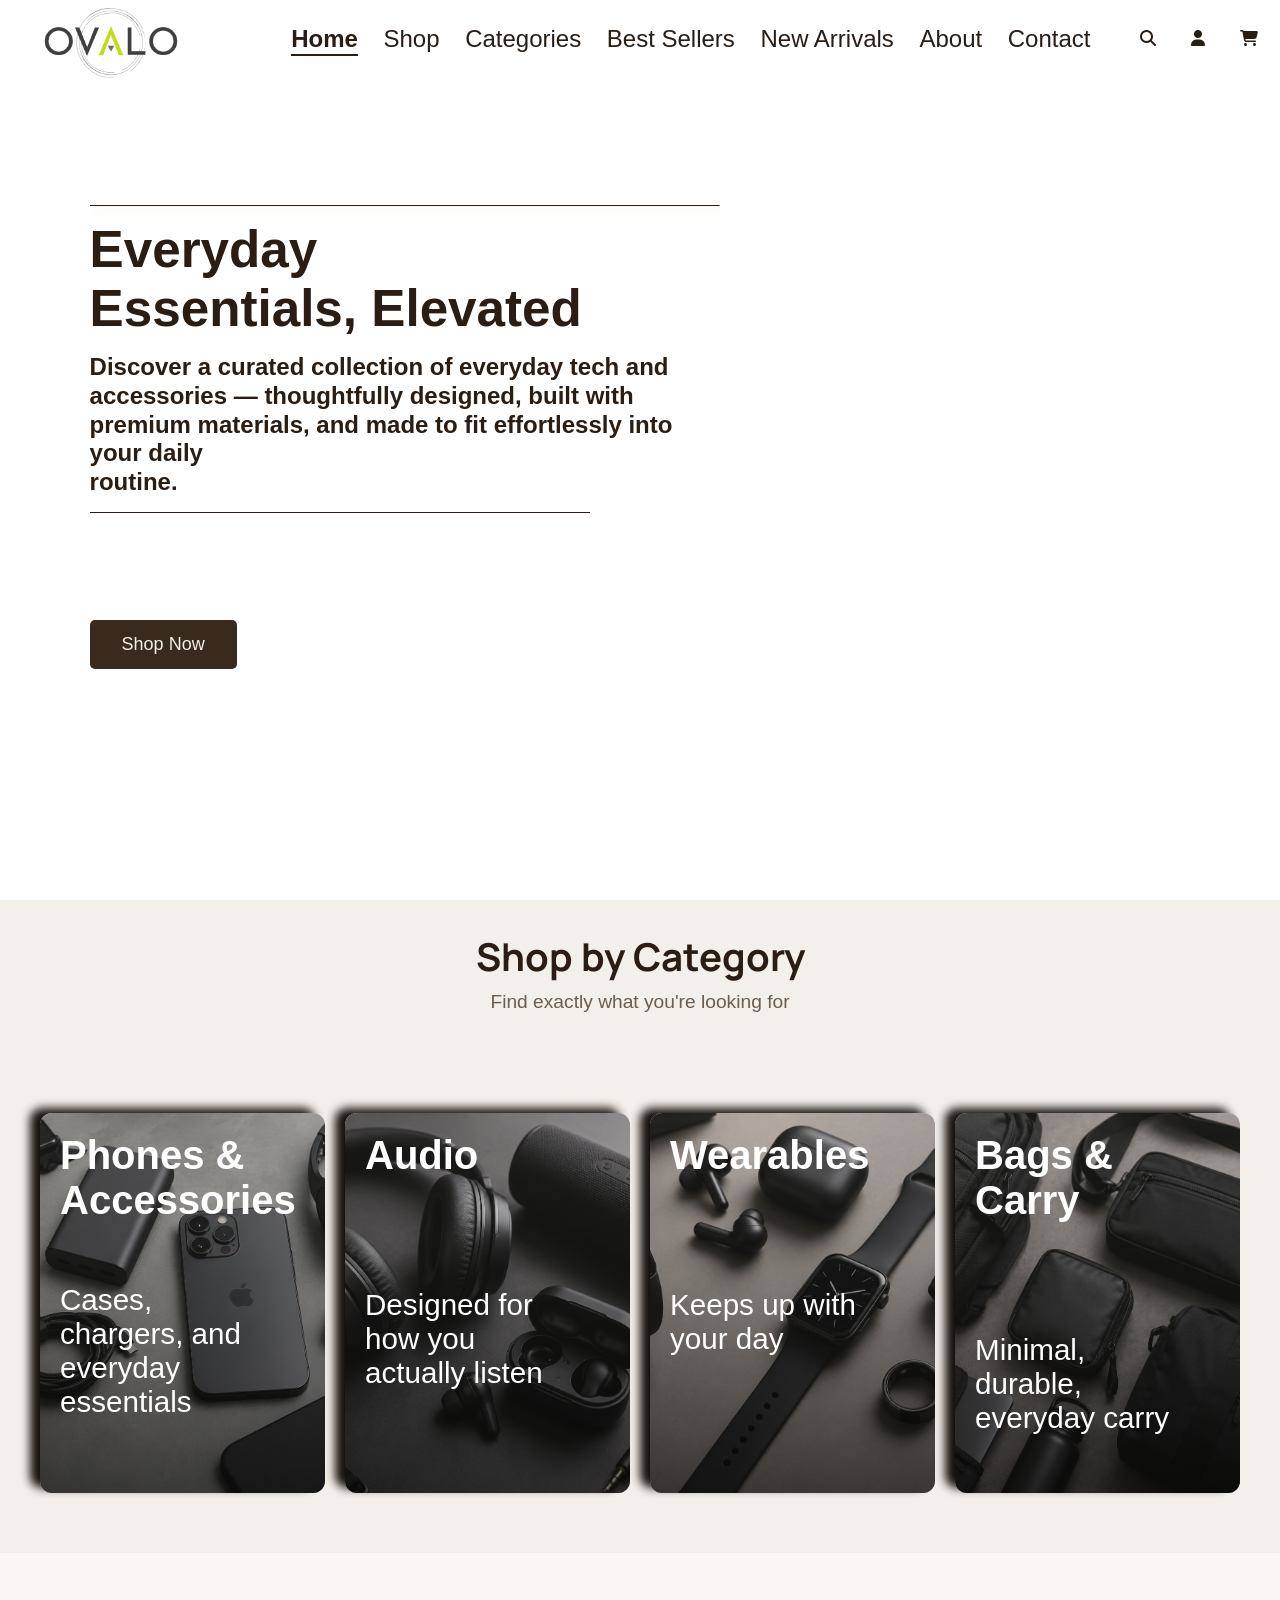
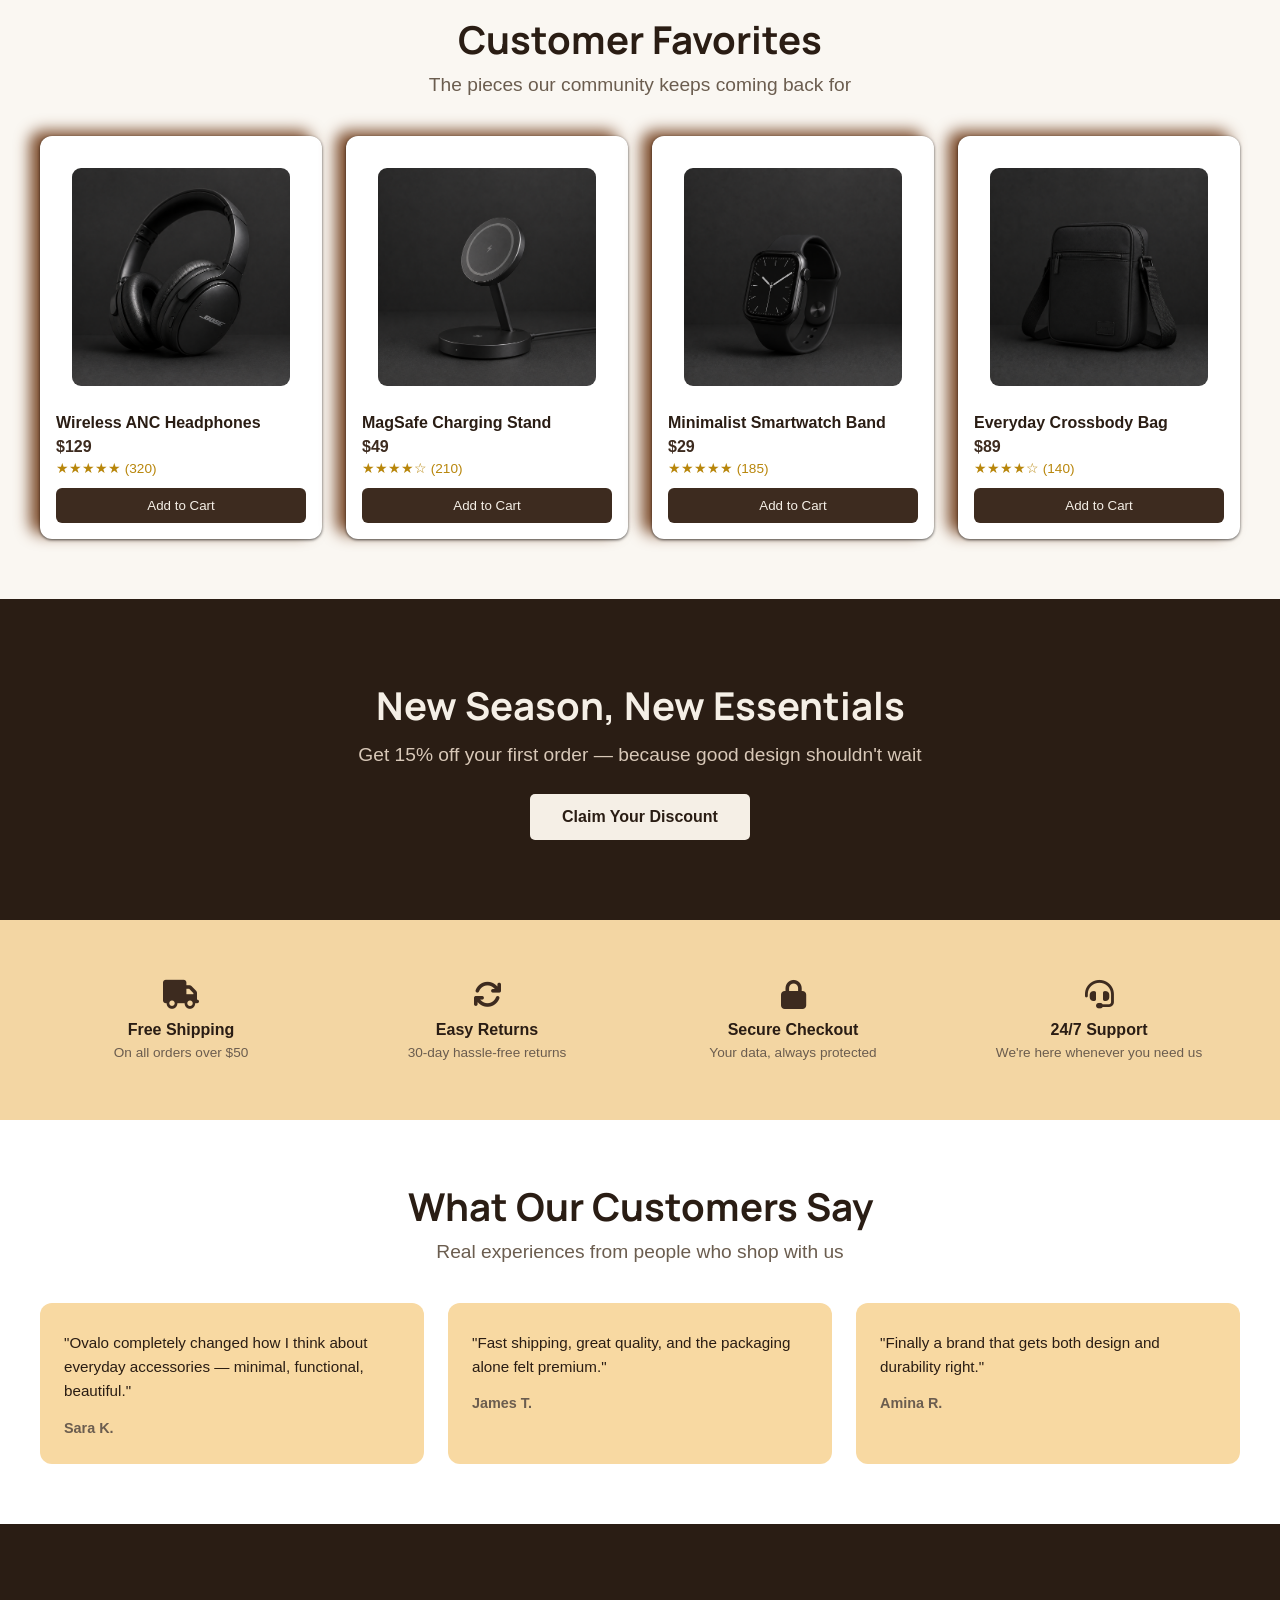
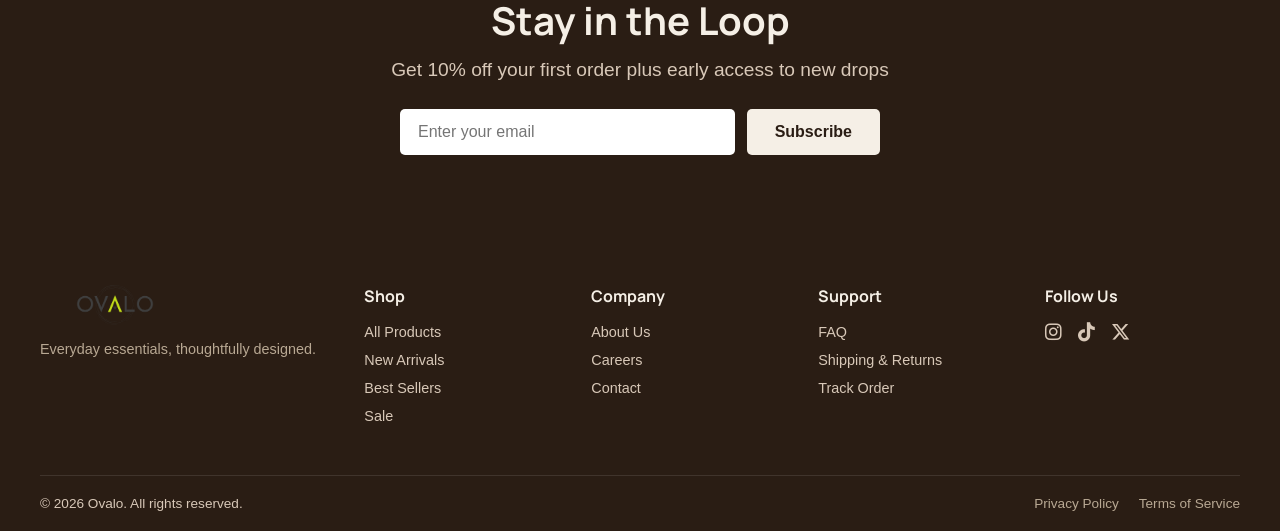
==== index.html @ d593457e "Update Ovalo website home.html -> .\index.html" ====
<!DOCTYPE html>
<html lang="en">
<head>
    <meta charset="UTF-8">
    <meta name="viewport" content="width=device-width, initial-scale=1.0">
    <title>Home</title>
    <link rel="stylesheet" href="style.css">
    <link rel="stylesheet" href="https://cdnjs.cloudflare.com/ajax/libs/font-awesome/6.5.2/css/all.min.css">
    <link rel="preconnect" href="https://fonts.googleapis.com">
    <link rel="preconnect" href="https://fonts.gstatic.com" crossorigin>
    <link href="https://fonts.googleapis.com/css2?family=Allura&family=Bodoni+Moda:ital,opsz,wght@0,6..96,400..900;1,6..96,400..900&family=Caveat:wght@400..700&family=Cinzel+Decorative:wght@400;700;900&family=Cinzel:wght@400..900&family=Cormorant+Garamond:ital,wght@0,300..700;1,300..700&family=Great+Vibes&family=Poppins:ital,wght@0,100;0,200;0,300;0,400;0,500;0,600;0,700;0,800;0,900;1,100;1,200;1,300;1,400;1,500;1,600;1,700;1,800;1,900&family=Satisfy&family=Syne+Mono&display=swap" rel="stylesheet">
    <link rel="preconnect" href="https://fonts.googleapis.com">
    <link rel="preconnect" href="https://fonts.gstatic.com" crossorigin>
    <link href="https://fonts.googleapis.com/css2?family=Allura&family=Bodoni+Moda:ital,opsz,wght@0,6..96,400..900;1,6..96,400..900&family=Caveat:wght@400..700&family=Cinzel+Decorative:wght@400;700;900&family=Cinzel:wght@400..900&family=Cormorant+Garamond:ital,wght@0,300..700;1,300..700&family=Great+Vibes&family=Manrope:wght@200..800&family=Poppins:ital,wght@0,100;0,200;0,300;0,400;0,500;0,600;0,700;0,800;0,900;1,100;1,200;1,300;1,400;1,500;1,600;1,700;1,800;1,900&family=Satisfy&family=Syne+Mono&display=swap" rel="stylesheet">
</head>
<body>
    <section class="hero-section" id="home">
        <nav class="navbar">
            <div class="logo">
                <img src="uploads/logo-v1-no-bg.png" alt="">
            </div>
            <ul class="nav-links" id="navLinks">
                <li><a href="#home" class="nav-link" data-section="home">Home</a></li>
                <li><a href="shop.html" class="nav-link" data-section="shop">Shop</a></li>
                <li><a href="#categories" class="nav-link" data-section="categories">Categories</a></li>
                <li><a href="#best-sellers" class="nav-link" data-section="best-sellers">Best Sellers</a></li>
                <li><a href="shop.html#new-arrivals" class="nav-link" data-section="new-arrivals">New Arrivals</a></li>
                <li><a href="about.html" class="nav-link" data-section="about">About</a></li>
                <li><a href="contact.html" class="nav-link" data-section="contact">Contact</a></li>
                 <li class="mobile-icons">
                    <div class="mobile-search">
                        <a href="#" id="mobileSearchLink"><i class="fa-solid fa-magnifying-glass"></i> Search</a>
                        <div class="mobile-search-box">
                            <input type="text" placeholder="Search products">
                        </div>
                    </div>
        <a href="SignIn.html"><i class="fa-regular fa-user"></i> Account</a>
        <a href="cart.html"><i class="fa-solid fa-cart-shopping"></i> Cart <span id="mobile-cart-count">0</span></a>
                </li>
            </ul>
            <div class="nav-icons">
                <div class="search-container">
                    <a href="#">
                        <i class="fa-solid fa-magnifying-glass search-icon" id="searchIcon"></i>
                    </a>
                    <div class="search-box">
                        <input type="text" id="searchBar" placeholder="Search products">
                    </div>
                </div>
                <a href="SignIn.html" class="account-icon">
                    <i class="fa-solid fa-user"></i>
                </a>
                <a href="cart.html">
                    <i class="fa-solid fa-cart-shopping"></i>
                    <span id="cart-count">0</span>
                </a>
            </div>
            <div class="hamburger" id="hamburger" onclick="toggleMenu()">
        <span></span>
        <span></span>
        <span></span>
           </div>
        </nav>

        <div class="hero-text">
            <h1>Everyday Essentials, Elevated</h1>
            <h2>Discover a curated collection of everyday tech and accessories — thoughtfully designed, built with premium materials, and made to fit effortlessly into your daily <br> routine.</h2>
        </div>
        <a href="shop.html" class="hero-btn">Shop Now</a>

        <!-- ===================== WALK ANIMATION ===================== -->
        <canvas class="walk-canvas" id="walkCanvas"></canvas>
    </section>

    <section class="categories" id="categories">
        <div class="categories-header">
          <h2>Shop by Category</h2>
          <p>Find exactly what you're looking for</p>
        </div>
        <div class="category-grid">
            <a href="shop.html?category=phones" class="category-card">
                <img src="uploads/categories-mobile.png" alt="">
                <div class="category-content">
                    <h3>Phones & Accessories</h3>
                    <p>Cases, chargers, and everyday essentials</p>
                </div>
            </a>
            <a href="shop.html?category=audio" class="category-card"> 
                <img src="uploads/categories-audio.png" alt="">
                <div class="category-content">
                    <h3>Audio</h3>
                    <p>Designed for how you actually listen</p>
                </div>
            </a>
            <a href="shop.html?category=wearables" class="category-card">
                <img src="uploads/categories-watch.png" alt="">
                <div class="category-content">
                    <h3>Wearables</h3>
                    <p>Keeps up with your day</p>
                </div>
            </a>
            <a href="shop.html?category=bags" class="category-card">
                <img src="uploads/categories-bags.png" alt="">
                <div class="category-content">
                    <h3>Bags & Carry</h3>
                    <p>Minimal, durable, everyday carry</p>
                </div>
            </a>
        </div>
    </section>

    <section class="best-sellers" id="best-sellers">
        <div class="section-header">
            <h2>Customer Favorites</h2>
            <p>The pieces our community keeps coming back for</p>
        </div>
        <div class="product-grid">
            <div class="product-card">
               <img src="uploads/favourites-headphones.png" alt="">
                <h3>Wireless ANC Headphones</h3>
                <p class="price">$129</p>
                <p class="rating">★★★★★ (320)</p>
                <button>Add to Cart</button>
            </div>
            <div class="product-card">
              <img src="uploads/favourites-stand.png" alt="">
                <h3>MagSafe Charging Stand</h3>
                <p class="price">$49</p>
                <p class="rating">★★★★☆ (210)</p>
                <button>Add to Cart</button>
            </div>
            <div class="product-card">
               <img src="uploads/favourites-watch.png" alt="">
                <h3>Minimalist Smartwatch Band</h3>
                <p class="price">$29</p>
                <p class="rating">★★★★★ (185)</p>
                <button>Add to Cart</button>
            </div>
            <div class="product-card">
               <img src="uploads/favourites-bag.png" alt="">
                <h3>Everyday Crossbody Bag</h3>
                <p class="price">$89</p>
                <p class="rating">★★★★☆ (140)</p>
                <button>Add to Cart</button>
            </div>
        </div>
    </section>

    <section class="promo-banner">
        <h2>New Season, New Essentials</h2>
        <p>Get 15% off your first order — because good design shouldn't wait</p>
        <button>Claim Your Discount</button>
    </section>

    <section class="value-props">
        <div class="value-item">
            <i class="fa-solid fa-truck"></i>
            <h4>Free Shipping</h4>
            <p>On all orders over $50</p>
        </div>
        <div class="value-item">
            <i class="fa-solid fa-arrows-rotate"></i>
            <h4>Easy Returns</h4>
            <p>30-day hassle-free returns</p>
        </div>
        <div class="value-item">
            <i class="fa-solid fa-lock"></i>
            <h4>Secure Checkout</h4>
            <p>Your data, always protected</p>
        </div>
        <div class="value-item">
            <i class="fa-solid fa-headset"></i>
            <h4>24/7 Support</h4>
            <p>We're here whenever you need us</p>
        </div>
    </section>

    <section class="testimonials">
        <div class="section-header">
            <h2>What Our Customers Say</h2>
            <p>Real experiences from people who shop with us</p>
        </div>
        <div class="testimonial-grid">
            <div class="testimonial-card">
                <p class="quote">"Ovalo completely changed how I think about everyday accessories — minimal, functional, beautiful."</p>
                <p class="author">Sara K.</p>
            </div>
            <div class="testimonial-card">
                <p class="quote">"Fast shipping, great quality, and the packaging alone felt premium."</p>
                <p class="author">James T.</p>
            </div>
            <div class="testimonial-card">
                <p class="quote">"Finally a brand that gets both design and durability right."</p>
                <p class="author">Amina R.</p>
            </div>
        </div>
    </section>

    <section class="newsletter">
        <h2>Stay in the Loop</h2>
        <p>Get 10% off your first order plus early access to new drops</p>
        <form class="newsletter-form">
            <input type="email" placeholder="Enter your email">
            <button type="submit">Subscribe</button>
        </form>
    </section>

    <footer class="site-footer">
        <div class="footer-grid">
            <div class="footer-brand">
                <img src="uploads/logo-v1-no-bg.png" alt="Ovalo">
                <p>Everyday essentials, thoughtfully designed.</p>
            </div>
            <div class="footer-col">
                <h4>Shop</h4>
                <ul>
                    <li><a href="#">All Products</a></li>
                    <li><a href="#">New Arrivals</a></li>
                    <li><a href="#">Best Sellers</a></li>
                    <li><a href="#">Sale</a></li>
                </ul>
            </div>
            <div class="footer-col">
                <h4>Company</h4>
                <ul>
                    <li><a href="#">About Us</a></li>
                    <li><a href="#">Careers</a></li>
                    <li><a href="#">Contact</a></li>
                </ul>
            </div>
            <div class="footer-col">
                <h4>Support</h4>
                <ul>
                    <li><a href="#">FAQ</a></li>
                    <li><a href="#">Shipping & Returns</a></li>
                    <li><a href="#">Track Order</a></li>
                </ul>
            </div>
            <div class="footer-col">
                <h4>Follow Us</h4>
                <div class="footer-socials">
                    <a href="#"><i class="fa-brands fa-instagram"></i></a>
                    <a href="#"><i class="fa-brands fa-tiktok"></i></a>
                    <a href="#"><i class="fa-brands fa-x-twitter"></i></a>
                </div>
            </div>
        </div>
        <div class="footer-bottom">
            <p>&copy; 2026 Ovalo. All rights reserved.</p>
            <div class="footer-legal">
                <a href="#">Privacy Policy</a>
                <a href="#">Terms of Service</a>
            </div>
        </div>
    </footer>

                         <!-- POP-UP -->
<div class="cart-toast" id="cartToast" role="status" aria-live="polite">
    <div class="toast-top">
        <div class="toast-thumb">
            <img id="toastImg" src="" alt="">
            <span class="toast-check">
                <svg viewBox="0 0 24 24"><path d="M5 13l4 4L19 7"/></svg>
            </span>
        </div>
        <div class="toast-info">
            <span class="toast-label" id="toastLabel">Added to cart</span>
            <h4 id="toastName"></h4>
            <span class="toast-price" id="toastPrice"></span>
        </div>
        <button class="toast-close" id="toastClose" aria-label="Close">&times;</button>
    </div>
    <div class="toast-actions">
        <a href="cart.html" class="toast-btn primary">View Cart (<span id="toastCount">0</span>)</a>
        <button class="toast-btn ghost" id="toastContinue">Keep Shopping</button>
    </div>
    <div class="toast-progress"><span id="toastBar"></span></div>
</div>
    <script>
  function toggleMenu() {
    document.getElementById('navLinks').classList.toggle('active');
    document.getElementById('hamburger').classList.toggle('active');
}

// x-x-x
  const sections = document.querySelectorAll('section[id]');
  const navLinks = document.querySelectorAll('.nav-link');

function updateActiveLink() {
    let currentId = '';
    const scrollPos = window.scrollY + 100;
    sections.forEach(section => {
        const sectionTop = section.offsetTop;
        const sectionHeight = section.offsetHeight;
        if (scrollPos >= sectionTop && scrollPos < sectionTop + sectionHeight) {
            currentId = section.getAttribute('id');
        }
    });
    navLinks.forEach(link => {
        link.classList.remove('active');
        if (link.getAttribute('data-section') === currentId) {
            link.classList.add('active');
        }
    });
}

window.addEventListener('scroll', () => {
    updateActiveLink();
    const navbar = document.querySelector('.navbar');
    if (window.scrollY > 50) {
        navbar.classList.add('scrolled');
    } else {
        navbar.classList.remove('scrolled');
    }
});

updateActiveLink();
// x-x-x-x-x

const searchContainer = document.querySelector(".search-container");
const searchBox = document.querySelector(".search-box");
const searchLink = document.getElementById("searchLink");

searchContainer.addEventListener("mouseenter", function() {
    searchBox.classList.add("active");
});

document.addEventListener("click", function(event) {
    if (!searchContainer.contains(event.target)) {
        searchBox.classList.remove("active");
    }
});

const mobileSearchLink = document.getElementById("mobileSearchLink");
const mobileSearchBox = document.querySelector(".mobile-search-box");

mobileSearchLink.addEventListener("click", function(event) {
    event.preventDefault();
    mobileSearchBox.classList.toggle("active");
});

const mobileNavLinks = document.querySelectorAll(".nav-links > li > a");
mobileNavLinks.forEach(link => {
    link.addEventListener("click", function() {
        if (link.id === "mobileSearchLink") {
            return;
        }
        document.getElementById("navLinks").classList.remove("active");
    });
});
//x-x-x-x-x

// cart
let cart = JSON.parse(localStorage.getItem("cart")) || [];

function updateCartCount() {
    const cartCount = document.getElementById("cart-count");
    const mobileCartCount = document.getElementById("mobile-cart-count");
     if (cart.length === 0) {
        cartCount.style.display = "none";
        mobileCartCount.style.display = "none";
    } else {
        cartCount.textContent = cart.length;
        mobileCartCount.textContent = cart.length;
        cartCount.style.display = "flex";
        mobileCartCount.style.display = "flex";
    }
}

updateCartCount();

const toast = document.getElementById("cartToast");
const toastBar = document.getElementById("toastBar");
let toastTimer;

function closeToast() {
    toast.classList.remove("show");
    clearTimeout(toastTimer);
}

function showToast(name, price, image, alreadyInCart) {
    document.getElementById("toastImg").src = image;
    document.getElementById("toastName").textContent = name;
    document.getElementById("toastPrice").textContent = price;
    document.getElementById("toastLabel").textContent = alreadyInCart ? "Already in your cart" : "Added to cart";
    document.getElementById("toastCount").textContent = cart.length;

    // restart the animations
    toast.classList.remove("show");
    toastBar.classList.remove("run");
    void toast.offsetWidth;
    toast.classList.add("show");
    toastBar.classList.add("run");

    clearTimeout(toastTimer);
    toastTimer = setTimeout(closeToast, 4000);
}

document.getElementById("toastClose").addEventListener("click", closeToast);
document.getElementById("toastContinue").addEventListener("click", closeToast);

function bumpBadge() {
    ["cart-count", "mobile-cart-count"].forEach(function(id) {
        const el = document.getElementById(id);
        el.classList.remove("bump");
        void el.offsetWidth;
        el.classList.add("bump");
    });
}

const buttons = document.querySelectorAll(".product-card button");
buttons.forEach(function(button) {
    button.addEventListener("click", function() {
        const card = button.closest(".product-card");
        const productName = card.querySelector("h3").textContent;
        const productPrice = card.querySelector(".price").textContent;
        const productImage = card.querySelector("img").src;

        const alreadyInCart = cart.some(function(product){
            return product.name === productName;
        });
      if(alreadyInCart) {
    showToast(productName, productPrice, productImage, true);
    return;
}

        cart.push({
            name:productName,
            price:productPrice,
            image:productImage
        });

        localStorage.setItem("cart", JSON.stringify(cart));
        updateCartCount();
         showToast(productName, productPrice, productImage, false);
        bumpBadge();
    });
});
// x-x-x-x-x-x

/* ============================================================
   WALK ANIMATION — canvas frame sequencer
   Frames: uploads/walk/frame_000000.webp, frame_000001.webp, …
   Add or remove frames freely — the count is discovered automatically.
   Plays once over 8 seconds, stops on the last frame.
   ============================================================ */
(function () {
  const DURATION_MS = 6000;   // 8 seconds total
  const FOLDER      = 'uploads/walk/';

  function frameSrc(i) {
    return FOLDER + 'frame_' + String(i).padStart(6, '0') + '.webp';
  }

  // Load frames one by one (frame_000000, frame_000001, …) and stop
  // the moment one fails. No hardcoded count needed — just add/remove files.
  function preloadFrames() {
    return new Promise((resolve) => {
      const frames = [];

      function loadNext(i) {
        const img = new Image();
        img.onload = () => {
          frames.push(img);
          loadNext(i + 1);          // try the next one
        };
        img.onerror = () => {
          resolve(frames);          // first missing file → we're done
        };
        img.src = frameSrc(i);
      }

      loadNext(0);
    });
  }

  function drawFrame(img, ctx, w, h) {
    // Scale to fit canvas height, centered horizontally
    const scale = h / img.naturalHeight;
    const dw = img.naturalWidth  * scale;
    const dh = img.naturalHeight * scale;
    const dx = (w - dw) / 2;
    ctx.clearRect(0, 0, w, h);
    ctx.drawImage(img, dx, 0, dw, dh);
  }

  async function startAnimation() {
    const canvas = document.getElementById('walkCanvas');
    if (!canvas) return;

    const ctx = canvas.getContext('2d');

    // Size canvas to its CSS display size at device pixel ratio
    const dpr  = window.devicePixelRatio || 1;
    const rect  = canvas.getBoundingClientRect();
    canvas.width  = rect.width  * dpr;
    canvas.height = rect.height * dpr;
    ctx.scale(dpr, dpr);

    const frames = await preloadFrames();

    if (frames.length === 0) {
      console.warn('[walk animation] No frames found in ' + FOLDER);
      return;
    }

    // Reduced-motion: just show the last frame statically
    if (matchMedia('(prefers-reduced-motion: reduce)').matches) {
      drawFrame(frames[frames.length - 1], ctx, rect.width, rect.height);
      return;
    }

    let startTime    = null;
    let lastDrawnIdx = -1;
    const total      = frames.length;   // auto-detected frame count

    function tick(now) {
      if (startTime === null) startTime = now;
      const progress   = Math.min((now - startTime) / DURATION_MS, 1);
      const frameIndex = Math.min(Math.floor(progress * total), total - 1);

      if (frameIndex !== lastDrawnIdx) {
        const r = canvas.getBoundingClientRect();
        drawFrame(frames[frameIndex], ctx, r.width, r.height);
        lastDrawnIdx = frameIndex;
      }

      if (progress < 1) requestAnimationFrame(tick);
      // Stops naturally — last frame stays visible
    }

    requestAnimationFrame(tick);
  }

  window.addEventListener('load', startAnimation);
})();
</script>
</body>
</html>
---- style.css ----
* {
  margin: 0;
  padding: 0;
  box-sizing: border-box;
}
html {
  scroll-behavior: smooth;
}
body {
  font-family: "Gill Sans", "Gill Sans MT", sans-serif;
}
.hero-section {
  position: relative;
  width: 100%;
  height: 100vh;
  overflow: hidden;
  /* background:
    radial-gradient(circle at 70% 50%, rgba(255,255,255,0.8), transparent 35%),
    linear-gradient(135deg, #F8F6F1, #E8E2D8); */
  /* background-color:  #f5cd9d; */
}
.hero-section::after {
  content: "";
  position: absolute;
  bottom: 0;
  left: 0;
  width: 100%;
  height: 150px;
  /* background: linear-gradient(to bottom, transparent 30%, #fce7c4); */
  z-index: 5;
}

.navbar {
  position: fixed; /* Adding position: absolute; top: 0; left: 0; pulls the navbar out of the document  flow entirely and pins it directly on top of the hero image, instead of stacking below it.*/
  top: 0;
  left: 0;
  display: flex;
  flex-direction: row;
  justify-content: space-between;
  width: 100%;
  z-index: 1000;
}
.navbar.scrolled {
  /* background-color: #2a1d14; solid dark background once scrolled */
  /* background-color: rgba(20, 14, 10, 0.92); /* semi-transparent dark, works over both light and dark sections */
  backdrop-filter: blur(10px);
  background-color: #2a1d14;
  /* background-color: #14100a;
    box-shadow: 0 2px 8px rgba(0,0,0,0.15); */
}
.navbar.scrolled .nav-links li a {
  color: #ffffff;
}
.navbar.scrolled .nav-links li a::after {
  background-color: #ffffff;
}
.navbar.scrolled .nav-links li a.active {
  color: #ffffff;
}
.navbar.scrolled .nav-icons i {
  color: #ffffff;
}

.logo {
  display: flex;
  justify-content: center;
  align-items: center;
  margin-top: 8px;
  margin-left: -20px;
}
.logo img {
  height: clamp(45px, 9vw, 70px);
  width: auto;
  object-fit: contain;
}
.nav-links {
  display: flex;
  justify-content: center;
  align-items: center;
  width: 100%;
  list-style: none;

  gap: clamp(12px, 2vw, 32px);
}
.nav-links li a {
  color: #2a1d14;
  font-size: clamp(1.5rem, 2vw, 1.5rem);
  text-decoration: none;
  position: relative;
}
.nav-links li a::after {
  content: "";
  position: absolute;
  left: 0;
  bottom: -4px;
  width: 0;
  height: 2px;
  background-color: #2a1d14;
  transition: width 0.3s ease;
}

.nav-links li a:hover::after,
.nav-links li a.active::after {
  width: 100%;
}
.nav-links li a.active {
  color: #2a1d14;
  font-weight: 600;
}
.nav-icons {
  display: flex;
  justify-content: center;
  align-items: center;
  gap: clamp(18px, 8vw, 35px);
  margin-right: 22px;
}
.nav-icons i {
  color: #2a1d14;
}
.nav-icons i:hover {
  color: #2a1d14;
}
.search-box {
  display: none;
  position: absolute;
  top: 50px;
  right: 0;
  width: 280px;
  padding: 10px;
  background-color: transparent;
  border: none;
  /* box-shadow: 0 5px 20px rgba(0, 0, 0, 0.15); */
  max-width: calc(100vw - 2rem); /* never overflow the viewport */
}
.search-box.active {
  display: block;
}
#searchBar {
  width: 100%;
  padding: 12px 15px;
  border: 1px solid #3a291d;
  border-radius: 5px;
  background-color: rgb(63, 62, 62);
  color: white;
  font-size: 16px;
  outline: none;
}
#searchBar::placeholder {
  color: white;
}

.hero-text {
  position: absolute;
  color: #2a1d14;
  top: 40%;
  transform: translateY(-50%);
  left: 7%;
  animation: revealHeading 1.5s ease-out forwards;
}
@keyframes revealHeading {
  0% {
    clip-path: inset(0 100% 0 0);
    /* top,right,bottom,left */
  }
  100% {
    clip-path: inset(0 0 0 0);
  }
}
.hero-text::before,
.hero-text::after {
  position: absolute;
  left: 0;
  content: "";
  height: 1px;
  background: #2a1d14;
}
.hero-text::before {
  top: 0;
  width: min(900px, 80vw);
  box-shadow: 0 0 15px 1px rgba(245, 239, 230, 0.9);
}
.hero-text::after {
  top: 99%; /* or bottom: 0, or a fixed px value below the text */
  width: min(500px, 80vw);
}
.hero-text h1 {
  margin-top: 15px;
  max-width: 500px;
  font-size: clamp(1.8rem, 4vw, 3.5rem);
  font-family:;
}
.hero-text h2 {
  padding-top: 15px;
  max-width: 630px;
  line-height: 1.2;
  margin-bottom: 18px;
}
.hero-btn {
  position: absolute;
  top: 60%;
  left: 7%;
  margin-top: 80px;
  background-color: #3a291d; /* deep coffee brown, pulled from your image tones */
  color: #f5efe6; /* soft cream, not pure white */
  padding: 14px 32px;
  border: none;
  border-radius: 5px;
  font-size: 18px;
  cursor: pointer;
  transition: padding 0.2s ease;
  text-decoration: none;
}
.hero-btn:hover {
  padding: 16px 36px;
}
.categories {
  height: auto;
  background-color: #f3efea;
}
.categories-header {
  text-align: center;
  margin-bottom: 40px;
}

.categories-header h2 {
  padding-top: 30px;
  font-size: clamp(1.8rem, 3vw, 2.5rem);
  font-family: "Manrope", sans-serif;
  font-weight: 700;
  color: #2a1d14;
  margin-bottom: 8px;
}

.categories-header p {
  font-size: clamp(1rem, 1.5vw, 1.2rem);
  color: #6b5d4f;
}
.category-grid {
  display: grid;
  grid-template-columns: repeat(4, 1fr);
  padding: 60px 40px;
  gap: 20px;
}
.category-card {
  position: relative;
  overflow: hidden;
  border-radius: 12px;
  aspect-ratio: 3/4;
  box-shadow: -10px -5px 10px #16110d;
  z-index: 1;
  text-decoration: none;
  color: inherit;
  display: block; /* a tags are inline by default, this keeps your existing layout */
}
.category-card img {
  width: 100%;
  height: 100%;
  object-fit: cover;
  opacity: 0.9;
  transition: transform 0.4s ease;
}
.category-card:hover img {
  transform: scale(1.05);
}
.category-content {
  position: absolute;
  top: 0;
  left: 0;
  padding: 20px;
  width: 100%;
  background: linear-gradient(to top, rgba(0, 0, 0, 0.6), transparent);
  color: white;
  aspect-ratio: 3/4;
  z-index: 1;
}

.category-content h3 {
  font-size: clamp(2.5rem, 2vw, 1.4rem); /* scales responsively */
  margin-bottom: 110px;
}
.category-card:nth-child(1) .category-content h3 {
  font-size: clamp(2.5rem, 2vw, 1.4rem); /* scales responsively */
  margin-bottom: 60px;
}
.category-content p {
  font-size: clamp(1.85rem, 1.5vw, 1rem);
  max-width: 200px;
  /* opacity: 0.9; */
}

.best-sellers {
  padding: 60px 40px;
  background-color: #faf7f2;
  text-align: center;
}

.section-header {
  margin-bottom: 40px;
}

.section-header h2 {
  font-size: clamp(1.8rem, 3vw, 2.5rem);
  font-family: "Manrope", sans-serif;
  font-weight: 700;
  color: #2a1d14;
  margin-bottom: 8px;
}

.section-header p {
  font-size: clamp(1rem, 1.5vw, 1.2rem);
  color: #6b5d4f;
}

.product-grid {
  display: grid;
  grid-template-columns: repeat(4, 1fr);
  gap: 24px;
  text-align: left;
}

.product-card {
  background-color: #ffffff;
  border-radius: 12px;
  padding: 16px;
  background-color: #ffffff; /* pure white card, stands out against the cream section */
  box-shadow:
    0 1px 3px rgba(0, 0, 0, 0.644),
    /* 3px 0 5px  #976340 ,                        box-shadow: offset-x offset-y blur-radius(higher the number softer it gets) spread-radius(how much the shadow grows before blurring) color; */ -10px -5px
      15px #7a4928; /*box-shadow: offset-x offset-y blur-radius(higher the number softer it gets) spread-radius(how much the shadow grows before blurring) color; */
  transition: transform 0.3s ease;
  /* remove aspect-ratio and object-fit from here - they belong on the img, not the card div */
}

.product-card img {
  width: 100%;
  aspect-ratio: 1/1;
  object-fit: cover;
  /* background-color: #f0ede6; */
  padding: 16px;
  box-sizing: border-box;
  border-radius: 25px;
  margin-bottom: 8px;
}

.product-card:hover {
  transform: translateY(-15px);
}
.product-card h3 {
  font-size: 1rem;
  margin-bottom: 6px;
  color: #2a1d14;
}

.price {
  font-weight: 600;
  color: #3d2b1f;
  margin-bottom: 4px;
}

.rating {
  font-size: 0.85rem;
  color: #b8860b;
}

.product-card button {
  width: 100%;
  margin-top: 12px;
  padding: 10px;
  background-color: #3d2b1f;
  color: #f5efe6;
  border: none;
  border-radius: 6px;
  cursor: pointer;
}

.cart-toast {
  position: fixed;
  right: 28px;
  bottom: 28px;
  width: 340px;
  background: #f5f2ed;
  border: 1px solid #ddd5c8;
  border-radius: 18px;
  box-shadow:
    0 20px 50px rgba(60, 40, 20, 0.22),
    0 4px 12px rgba(60, 40, 20, 0.08);
  overflow: hidden;
  z-index: 9999;
  opacity: 0;
  transform: translateY(30px) scale(0.96);
  pointer-events: none;
  transition:
    opacity 0.35s ease,
    transform 0.45s cubic-bezier(0.22, 1.2, 0.36, 1);
}

.cart-toast.show {
  opacity: 1;
  transform: translateY(0) scale(1);
  pointer-events: auto;
}

.toast-top {
  display: flex;
  align-items: center;
  gap: 14px;
  padding: 16px 16px 12px;
}

.toast-thumb {
  position: relative;
  flex: 0 0 68px;
  height: 68px;
  background: #e9e5de;
  border-radius: 14px;
}

.toast-thumb img {
  width: 100%;
  height: 100%;
  object-fit: contain;
  border-radius: 14px;
  padding: 6px;
  box-sizing: border-box;
}

.toast-check {
  position: absolute;
  top: -8px;
  left: -8px;
  width: 24px;
  height: 24px;
  background: #8b6f47;
  border: 2px solid #f5f2ed;
  border-radius: 50%;
  display: flex;
  align-items: center;
  justify-content: center;
  transform: scale(0);
}

.toast-check svg {
  width: 12px;
  height: 12px;
  fill: none;
  stroke: #fff;
  stroke-width: 3;
  stroke-linecap: round;
  stroke-linejoin: round;
  stroke-dasharray: 24;
  stroke-dashoffset: 24;
}

.cart-toast.show .toast-check {
  animation: checkPop 0.4s 0.15s cubic-bezier(0.22, 1.6, 0.36, 1) forwards;
}

.cart-toast.show .toast-check svg {
  animation: checkDraw 0.35s 0.45s ease forwards;
}

@keyframes checkPop {
  to {
    transform: scale(1);
  }
}
@keyframes checkDraw {
  to {
    stroke-dashoffset: 0;
  }
}

.toast-info {
  flex: 1;
  min-width: 0;
}

.toast-label {
  display: block;
  font-size: 0.68rem;
  letter-spacing: 0.12em;
  text-transform: uppercase;
  color: #8b6f47;
  font-weight: 600;
  margin-bottom: 3px;
}

.toast-info h4 {
  margin: 0 0 4px;
  font-size: 0.95rem;
  font-weight: 600;
  color: #2a2420;
  white-space: nowrap;
  overflow: hidden;
  text-overflow: ellipsis;
}

.toast-price {
  font-size: 0.85rem;
  color: #6b6258;
}

.toast-close {
  align-self: flex-start;
  background: none;
  border: none;
  font-size: 1.4rem;
  line-height: 1;
  color: #9a9087;
  cursor: pointer;
  padding: 0 2px;
  transition: color 0.2s;
}

.toast-close:hover {
  color: #2a2420;
}

.toast-actions {
  display: flex;
  gap: 10px;
  padding: 0 16px 16px;
}

.toast-btn {
  flex: 1;
  text-align: center;
  padding: 11px 10px;
  border-radius: 10px;
  font-size: 0.85rem;
  font-weight: 600;
  text-decoration: none;
  cursor: pointer;
  transition:
    transform 0.2s,
    background 0.2s;
}

.toast-btn.primary {
  background: #8b6f47;
  color: #fff;
  border: 1px solid #8b6f47;
}

.toast-btn.primary:hover {
  background: #755c3a;
  transform: translateY(-1px);
}

.toast-btn.ghost {
  background: transparent;
  color: #4a4036;
  border: 1px solid #cfc6b8;
}

.toast-btn.ghost:hover {
  background: #ebe5db;
}

.toast-progress {
  height: 3px;
  background: #e4ddd1;
}

.toast-progress span {
  display: block;
  height: 100%;
  width: 100%;
  background: #8b6f47;
  transform-origin: left;
}

.toast-progress span.run {
  animation: toastTimer 4s linear forwards;
}

@keyframes toastTimer {
  to {
    transform: scaleX(0);
  }
}

/* cart badge bump */
#cart-count.bump,
#mobile-cart-count.bump {
  animation: badgeBump 0.45s ease;
}

@keyframes badgeBump {
  0%,
  100% {
    transform: scale(1);
  }
  40% {
    transform: scale(1.5);
  }
}

@media (max-width: 480px) {
  .cart-toast {
    left: 14px;
    right: 14px;
    bottom: 14px;
    width: auto;
  }
}

.hamburger {
  display: none;
  flex-direction: column;
  gap: 5px;
  cursor: pointer;
  z-index: 20;
}

.hamburger span {
  width: 26px;
  height: 2px;
  background: #2a1d14;
  display: block;
}
.navbar.scrolled .hamburger span {
  background: #ffffff;
}
.mobile-icons {
  display: none;
}

.cart-icon {
  position: relative;
  display: inline-block;
}
#cart-count {
  position: absolute;
  top: 17px;
  right: 10px;
  font-size: 12px;
  width: 18px;
  height: 18px;
  border-radius: 50%;
  display: flex;
  align-items: center;
  justify-content: center;
  color: white;
  background-color: red;
}

.promo-banner {
  background-color: #2a1d14;
  color: #f5efe6;
  padding: 80px 40px;
  text-align: center;
}
.promo-banner h2 {
  font-size: clamp(1.8rem, 3vw, 2.5rem);
  font-family: "Manrope", sans-serif;
  font-weight: 700;
  margin-bottom: 12px;
}
.promo-banner p {
  font-size: clamp(1rem, 1.5vw, 1.2rem);
  color: #d8c8b8;
  margin-bottom: 28px;
}
.promo-banner button {
  background-color: #f5efe6;
  color: #2a1d14;
  padding: 14px 32px;
  border: none;
  border-radius: 5px;
  font-size: 1rem;
  font-weight: 600;
  cursor: pointer;
  transition: opacity 0.2s ease;
}
.promo-banner button:hover {
  opacity: 0.85;
}

.value-props {
  display: grid;
  grid-template-columns: repeat(4, minmax(0, 1fr));
  gap: 24px;
  padding: 60px 40px;
  background-color: #f3d6a3;
  text-align: center;
}

.value-item i {
  font-size: 1.8rem;
  color: #3d2b1f;
  margin-bottom: 12px;
}

.value-item h4 {
  font-size: 1rem;
  color: #2a1d14;
  margin-bottom: 6px;
}

.value-item p {
  font-size: 0.85rem;
  color: #6b5d4f;
}

.testimonials {
  padding: 60px 40px;
  background-color: #ffffff;
  text-align: center;
}

.testimonial-grid {
  display: grid;
  grid-template-columns: repeat(3, minmax(0, 1fr));
  gap: 24px;
  margin-top: 40px;
}

.testimonial-card {
  background-color: #f8d9a2;
  border-radius: 12px;
  padding: 28px 24px;
  text-align: left;
}

.testimonial-card .quote {
  font-size: 0.95rem;
  color: #2a1d14;
  line-height: 1.6;
  margin-bottom: 16px;
}

.testimonial-card .author {
  font-size: 0.9rem;
  font-weight: 600;
  color: #6b5d4f;
}

.newsletter {
  background-color: #2a1d14;
  color: #f5efe6;
  padding: 70px 40px;
  text-align: center;
}
.newsletter h2 {
  font-size: clamp(1.8rem, 3vw, 2.5rem);
  font-family: "Manrope", sans-serif;
  font-weight: 700;
  margin-bottom: 12px;
}
.newsletter p {
  font-size: clamp(1rem, 1.5vw, 1.2rem);
  color: #d8c8b8;
  margin-bottom: 28px;
}
.newsletter-form {
  display: flex;
  justify-content: center;
  gap: 12px;
  max-width: 480px;
  margin: 0 auto;
}
.newsletter-form input {
  flex: 1;
  padding: 14px 18px;
  border-radius: 5px;
  border: none;
  font-size: 1rem;
}
.newsletter-form button {
  background-color: #f5efe6;
  color: #2a1d14;
  padding: 14px 28px;
  border: none;
  border-radius: 5px;
  font-size: 1rem;
  font-weight: 600;
  cursor: pointer;
  white-space: nowrap;
  transition: opacity 0.2s ease;
}
.newsletter-form button:hover {
  opacity: 0.85;
}

.site-footer {
  background-color: #2a1d14;
  color: #d8c8b8;
  padding: 60px 40px 20px;
}

.footer-grid {
  display: grid;
  grid-template-columns: 1.5fr repeat(4, minmax(0, 1fr));
  gap: 32px;
  margin-bottom: 40px;
}

.footer-brand img {
  height: 40px;
  margin-bottom: 12px;
}

.footer-brand p {
  font-size: 0.9rem;
  color: #b8a893;
}

.footer-col h4 {
  font-family: "Manrope", sans-serif;
  color: #f5efe6;
  font-size: 1rem;
  margin-bottom: 16px;
}

.footer-col ul {
  list-style: none;
}

.footer-col ul li {
  margin-bottom: 10px;
}

.footer-col a {
  color: #d8c8b8;
  text-decoration: none;
  font-size: 0.9rem;
}

.footer-col a:hover {
  color: #f5efe6;
}

.footer-socials {
  display: flex;
  gap: 16px;
}

.footer-socials i {
  font-size: 1.2rem;
  color: #d8c8b8;
}

.footer-bottom {
  display: flex;
  justify-content: space-between;
  align-items: center;
  border-top: 1px solid rgba(255, 255, 255, 0.1);
  padding-top: 20px;
  font-size: 0.85rem;
}

.footer-legal {
  display: flex;
  gap: 20px;
}

.footer-legal a {
  color: #b8a893;
  text-decoration: none;
}

/* ANIMATION */

/* ===================== WALK ANIMATION CANVAS ===================== */

.walk-canvas {
  position: absolute;
  right: 0;
  top: 50%;
  transform: translateY(-50%);
  width: 50%; /* right half of the hero section */
  height: 85%; /* slightly less than full hero height */
  pointer-events: none;
  z-index: 2;
}

/* Tablet */
@media (max-width: 768px) {
  .hero-section {
    height: 100vh; /* shorter box = less cropping */
    /* background-color:  rgb(75, 53, 25); */
  }
 
  .category-grid {
    grid-template-columns: repeat(2, 1fr);
  }
  .product-grid {
    grid-template-columns: repeat(2, 1fr);
  }
  .nav-links li a {
    font-size: 1rem; /* shrink text so it fits without wrapping */
  }

  .nav-links {
    gap: 14px; /* tighten spacing between links */
  }

  .nav-icons {
    gap: 12px;
    margin-right: 12px;
  }

  .logo img {
    height: 40px; /* slightly smaller logo to free up space */
  }
  .promo-banner {
    padding: 70px 32px;
  }

  .promo-banner h2 {
    font-size: clamp(1.6rem, 4vw, 2.2rem);
  }

  .promo-banner p {
    font-size: clamp(0.95rem, 2vw, 1.1rem);
    max-width: 480px;
    margin-left: auto;
    margin-right: auto;
  }

  .promo-banner button {
    padding: 12px 28px;
    font-size: 0.95rem;
  }
  .value-props {
    grid-template-columns: repeat(2, minmax(0, 1fr));
  }
  .testimonial-grid {
    grid-template-columns: repeat(2, minmax(0, 1fr));
  }
  .newsletter {
    padding: 60px 32px;
  }

  .newsletter-form {
    max-width: 420px;
    gap: 10px;
  }

  .newsletter-form input,
  .newsletter-form button {
    font-size: 0.95rem;
  }

  .footer-grid {
    grid-template-columns: repeat(2, minmax(0, 1fr));
  }
  .search-box {
    width: 240px;
    top: 45px;
  }
  #searchBar {
    padding: 10px 12px;
    font-size: 15px;
  }
}


/* Tablet-only hero text */
@media (min-width: 481px) and (max-width: 768px) {
    .hero-text {
        width: 35%;
        top: 42%;
    }

    .hero-text h1,
    .hero-text h2 {
        max-width: 100%;
        overflow-wrap: break-word;
    }

    .hero-text::before {
        width: 100%;
    }

    .hero-text::after {
        width: 75%;
    }
}

/* Mobile */
@media (max-width: 480px) {
  html,
  body {
    padding: 0;
    margin: 0;
  }
  .walk-canvas {
    display: none;
  }
  .hero-section {
    position: relative;
    height: 100vh;
  }
  .hero-section::after {
    display: none;
  }
  .hero-section img {
    object-fit: cover;
    object-position: 12%;
    width: 100%;
    height: 100%;
  }
  .category-grid {
    grid-template-columns: 1fr;
  }
  .navbar {
    padding: 16px 20px;
    align-items: center;
  }

  .logo img {
    height: 46px;
    margin-right: 15%;
  }

  .nav-icons {
    display: none; /* icons move inside the mobile menu instead */
  }

  .hamburger {
    display: flex; /* show hamburger only on mobile */
    margin-right: 10%;
  }
  .hamburger span {
    background: #2a1d14; /* was white */
  }
  .hamburger.active span {
    background: #ffffff; /* or whatever color you want when menu is open */
  }
  .nav-links {
    position: fixed;
    top: 0;
    right: -100%; /* hidden off-screen by default */
    width: 65%;
    height: 100vh;
    background: #2a1d14; /* dark brown, matches your palette */
    flex-direction: column;
    justify-content: flex-start;
    align-items: flex-start;
    padding: 100px 40px 40px;
    gap: 24px;
    transition: right 0.35s ease;
    z-index: 15;
    overflow-y: auto;
  }
  .nav-links.active {
    right: 0; /*slides in when toggled */
  }
  .nav-links li a {
    font-size: 1.9rem;
    color: white;
  }
  .mobile-icons {
    display: flex;
    flex-direction: column;
    gap: 20px;
    margin-top: 20px;
    padding-top: 24px;
    border-top: 1px solid rgba(255, 255, 255, 0.15);
  }

  .mobile-icons a {
    display: flex;
    align-items: center;
    gap: 10px;
    color: #2a1d14;
    font-size: 1rem;
    text-decoration: none;
  }

  /* cart */
  .mobile-cart-icon {
    position: relative;
    display: inline-flex;
    align-items: center;
    gap: 10px;
  }

  #mobile-cart-count {
    position: absolute;
    top: -10px;
    left: 25px;

    width: 16px;
    height: 16px;
    border-radius: 50%;

    background-color: red;
    color: #2a1d14;
    font-size: 10px;

    display: flex;
    align-items: center;
    justify-content: center;
  }

  .product-grid {
    grid-template-columns: 1fr;
  }
  .promo-banner {
    padding: 60px 24px;
  }
  .value-props {
    grid-template-columns: 1fr;
  }
  .testimonial-grid {
    grid-template-columns: 1fr;
  }
  .newsletter {
    width: 100%;
  }
  .newsletter-form {
    flex-direction: column;
  }

  .newsletter-form button {
    width: 100%;
  }

  .footer-grid {
    grid-template-columns: 1fr;
  }
  .footer-bottom {
    flex-direction: column;
    gap: 12px;
    text-align: center;
  }
  .search-box {
    width: 90vw; /* takes most of the screen width */
    right: 5vw; /* keeps it roughly centered */
    left: 5vw;
    top: 40px;
    padding: 8px;
  }
  #searchBar {
    padding: 10px 12px;
    font-size: 14px; /* avoid mobile Safari auto-zoom (needs 16px+, see note below) */
  }
  .mobile-search-box {
    display: none;
    margin-top: 10px;
    width: 100%;
  }

  .mobile-search-box.active {
    display: block;
  }

  .mobile-search-box input {
    width: 100%;
    padding: 10px 12px;
    border: 1px solid #3a291d;
    border-radius: 5px;
    background-color: rgb(63, 62, 62);
    color: white;
    font-size: 16px;
    outline: none;
  }

  .mobile-search-box input::placeholder {
    color: white;
  }
}
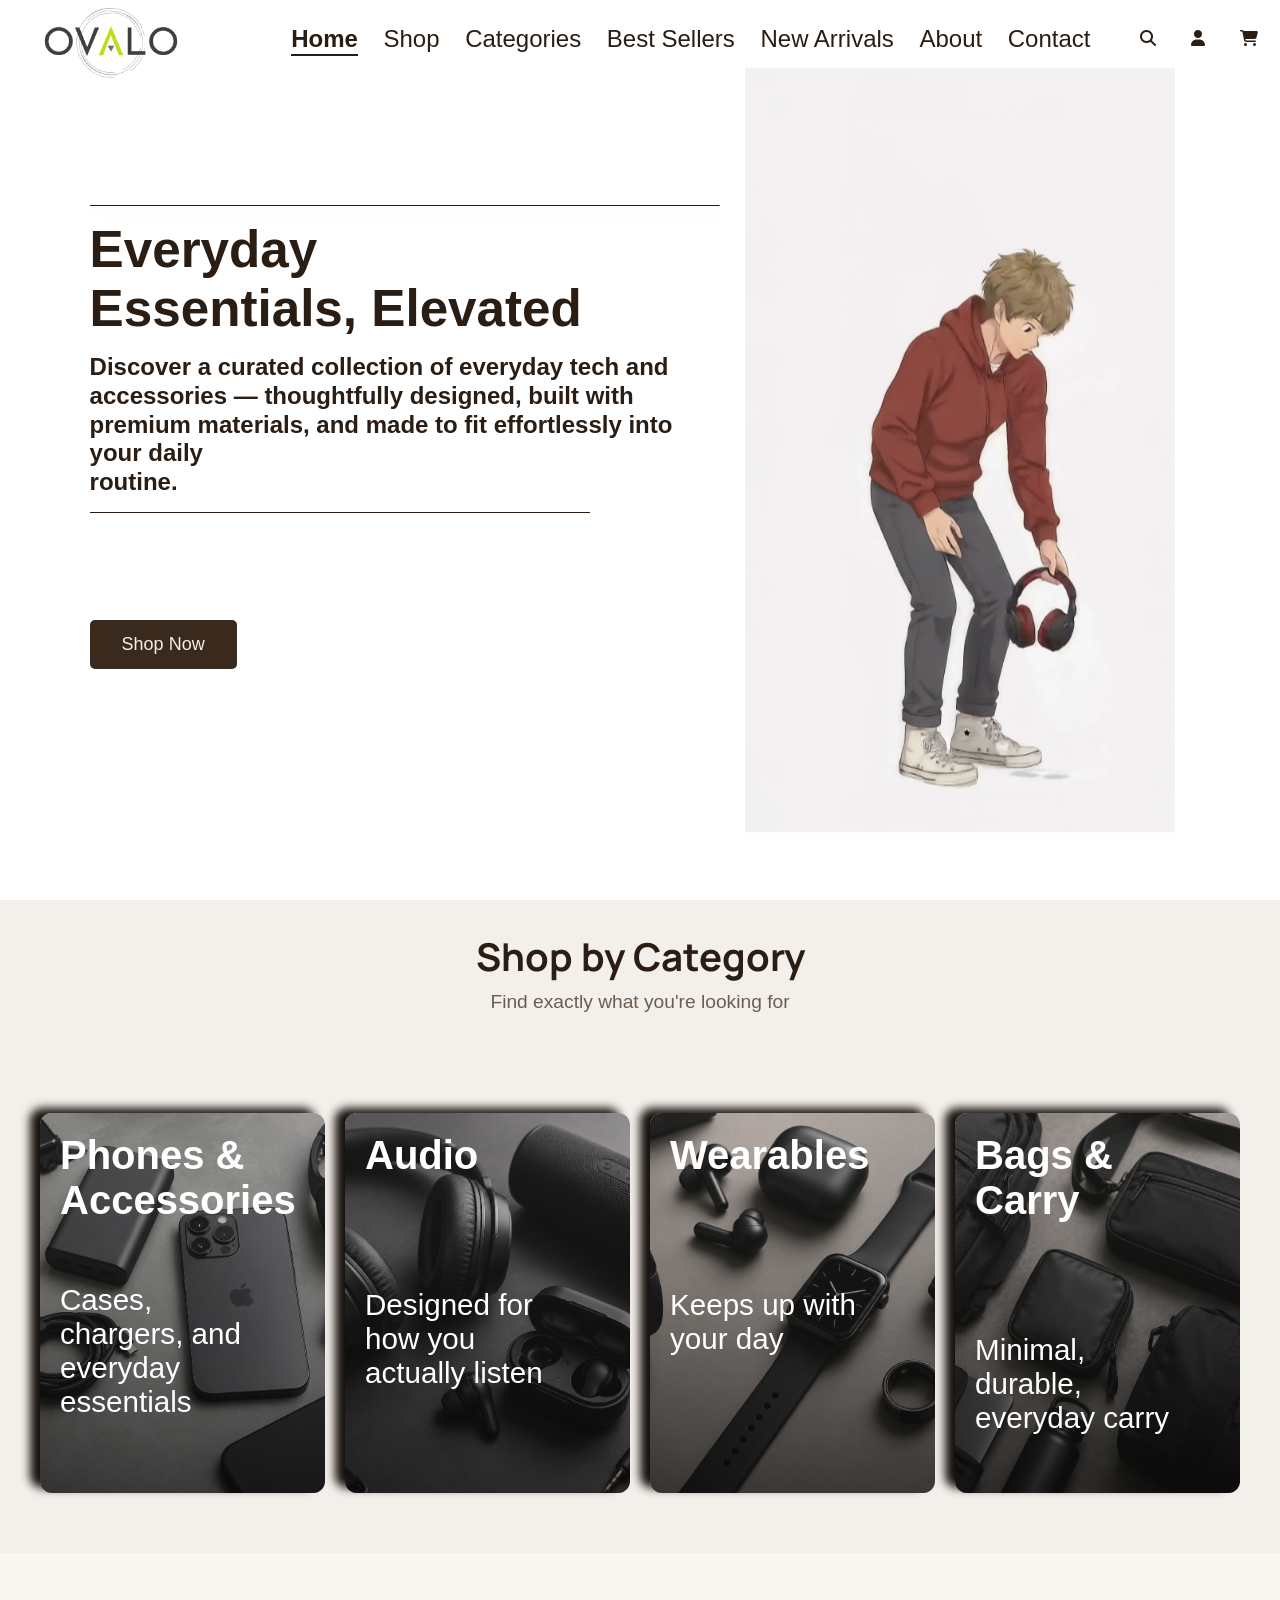
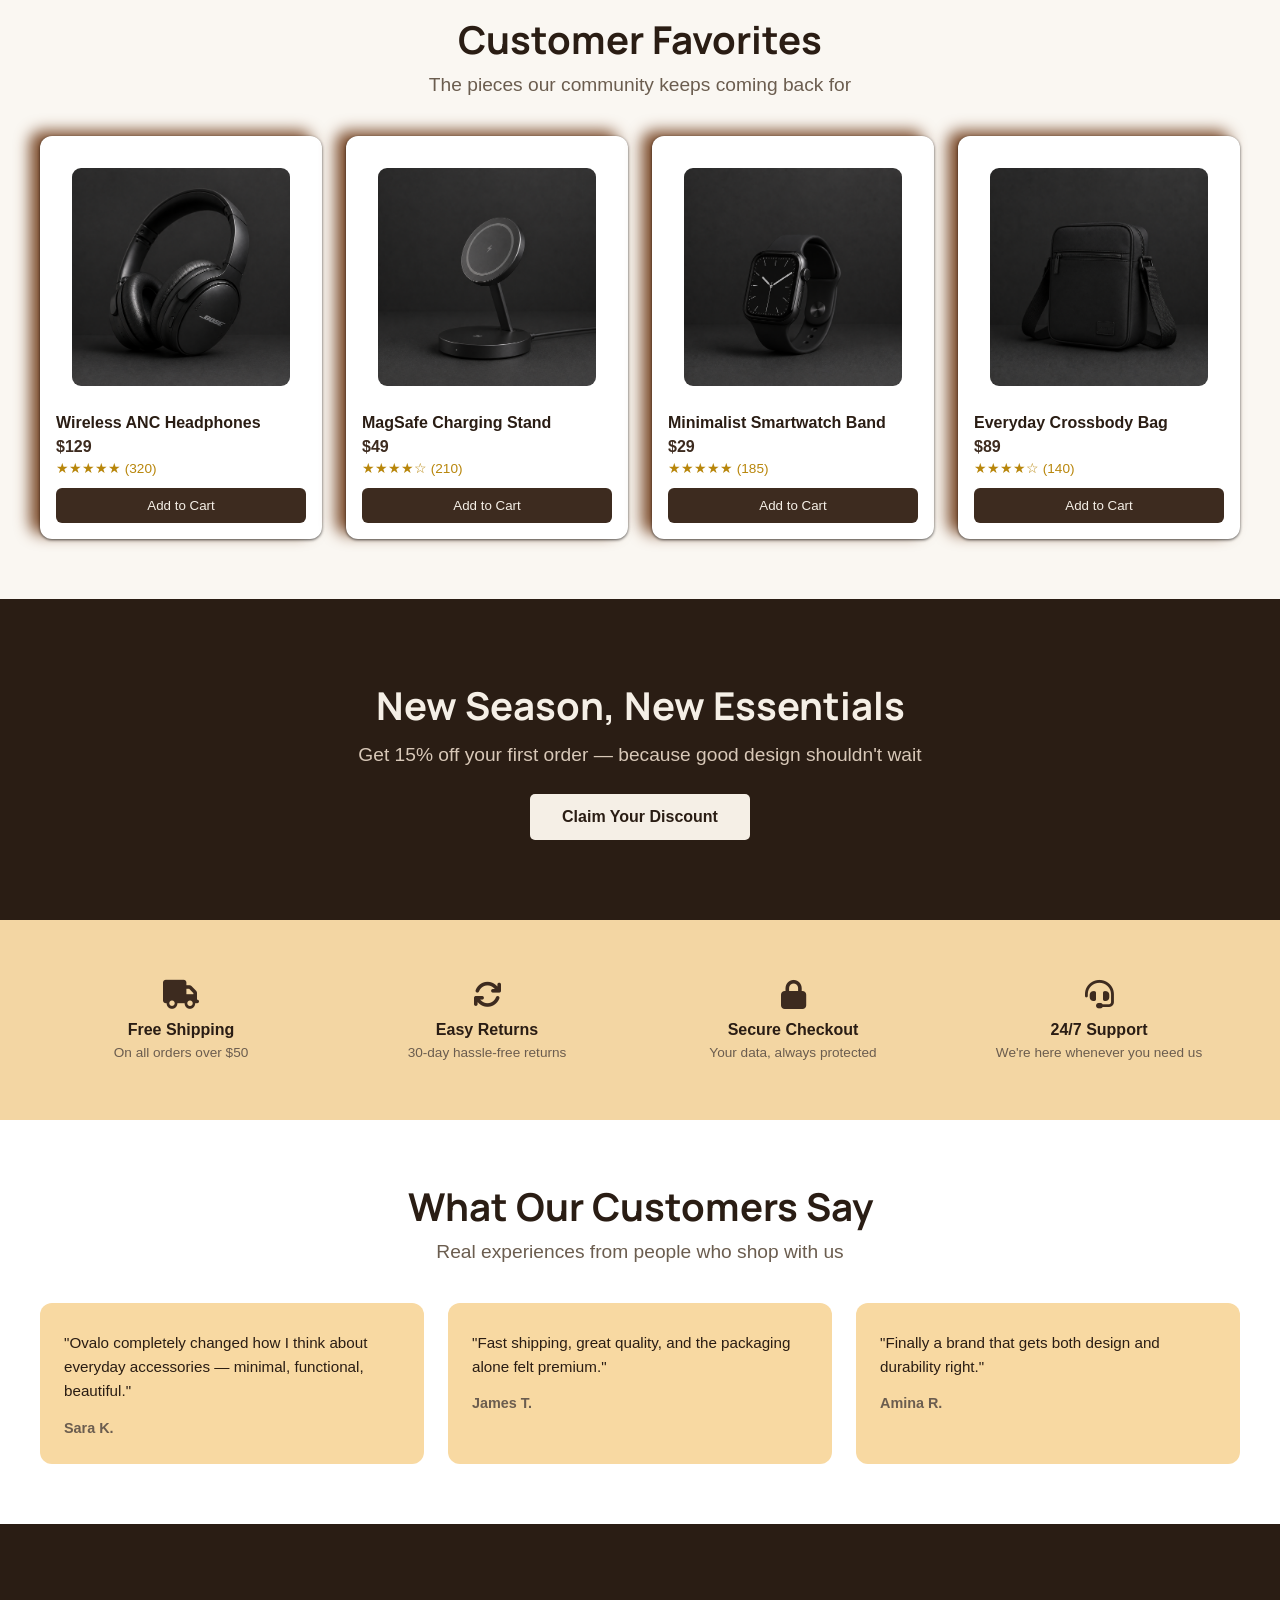
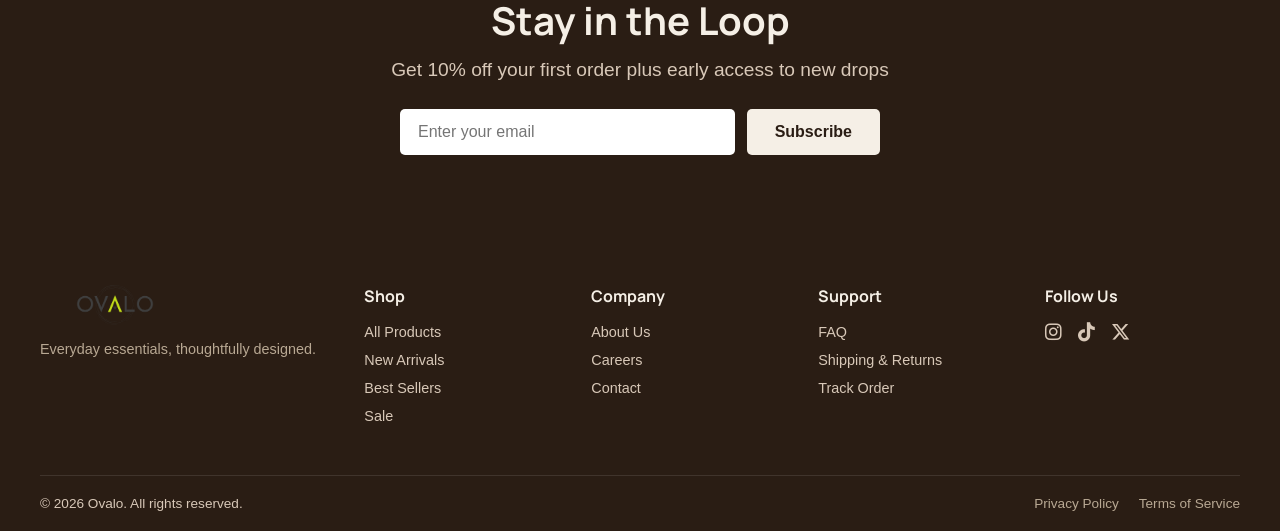
==== commit 74596879: "Fix animation frame loading" ====
--- a/index.html
+++ b/index.html
@@ -454,25 +454,43 @@
 
   // Load frames one by one (frame_000000, frame_000001, …) and stop
   // the moment one fails. No hardcoded count needed — just add/remove files.
-  function preloadFrames() {
-    return new Promise((resolve) => {
-      const frames = [];
-
-      function loadNext(i) {
+//   function preloadFrames() {
+//     return new Promise((resolve) => {
+//       const frames = [];
+
+//       function loadNext(i) {
+//         const img = new Image();
+//         img.onload = () => {
+//           frames.push(img);
+//           loadNext(i + 1);         
+//         };
+//         img.onerror = () => {
+//           resolve(frames);         
+//         };
+//         img.src = frameSrc(i);
+//       }
+
+//       loadNext(0);
+//     });
+//   }
+
+function preloadFrames() {
+  const totalFrames = 104;
+
+  return Promise.all(
+    Array.from({ length: totalFrames }, (_, i) => {
+      return new Promise((resolve) => {
         const img = new Image();
-        img.onload = () => {
-          frames.push(img);
-          loadNext(i + 1);          // try the next one
-        };
-        img.onerror = () => {
-          resolve(frames);          // first missing file → we're done
-        };
+
+        img.onload = () => resolve(img);
+        img.onerror = () => resolve(null);
+
         img.src = frameSrc(i);
-      }
-
-      loadNext(0);
-    });
-  }
+      });
+    })
+  ).then((frames) => frames.filter(Boolean));
+}
+
 
   function drawFrame(img, ctx, w, h) {
     // Scale to fit canvas height, centered horizontally
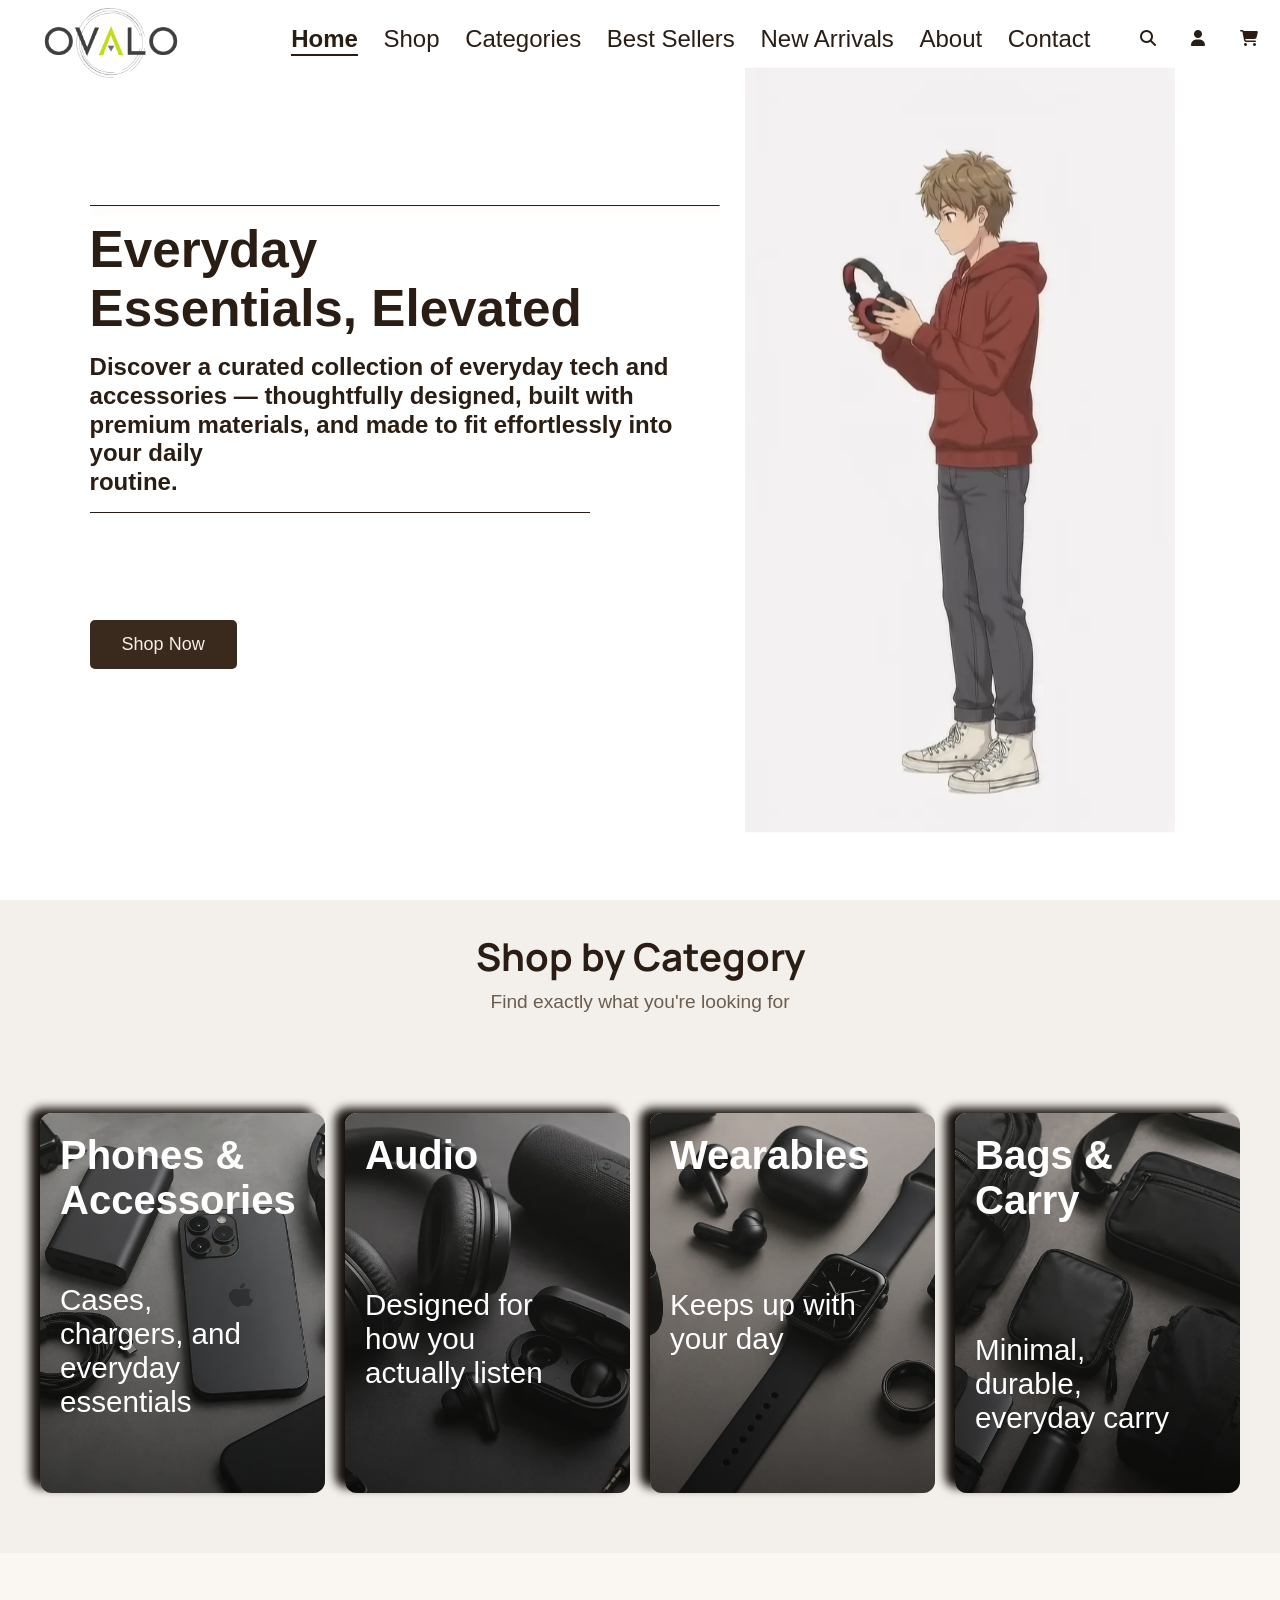
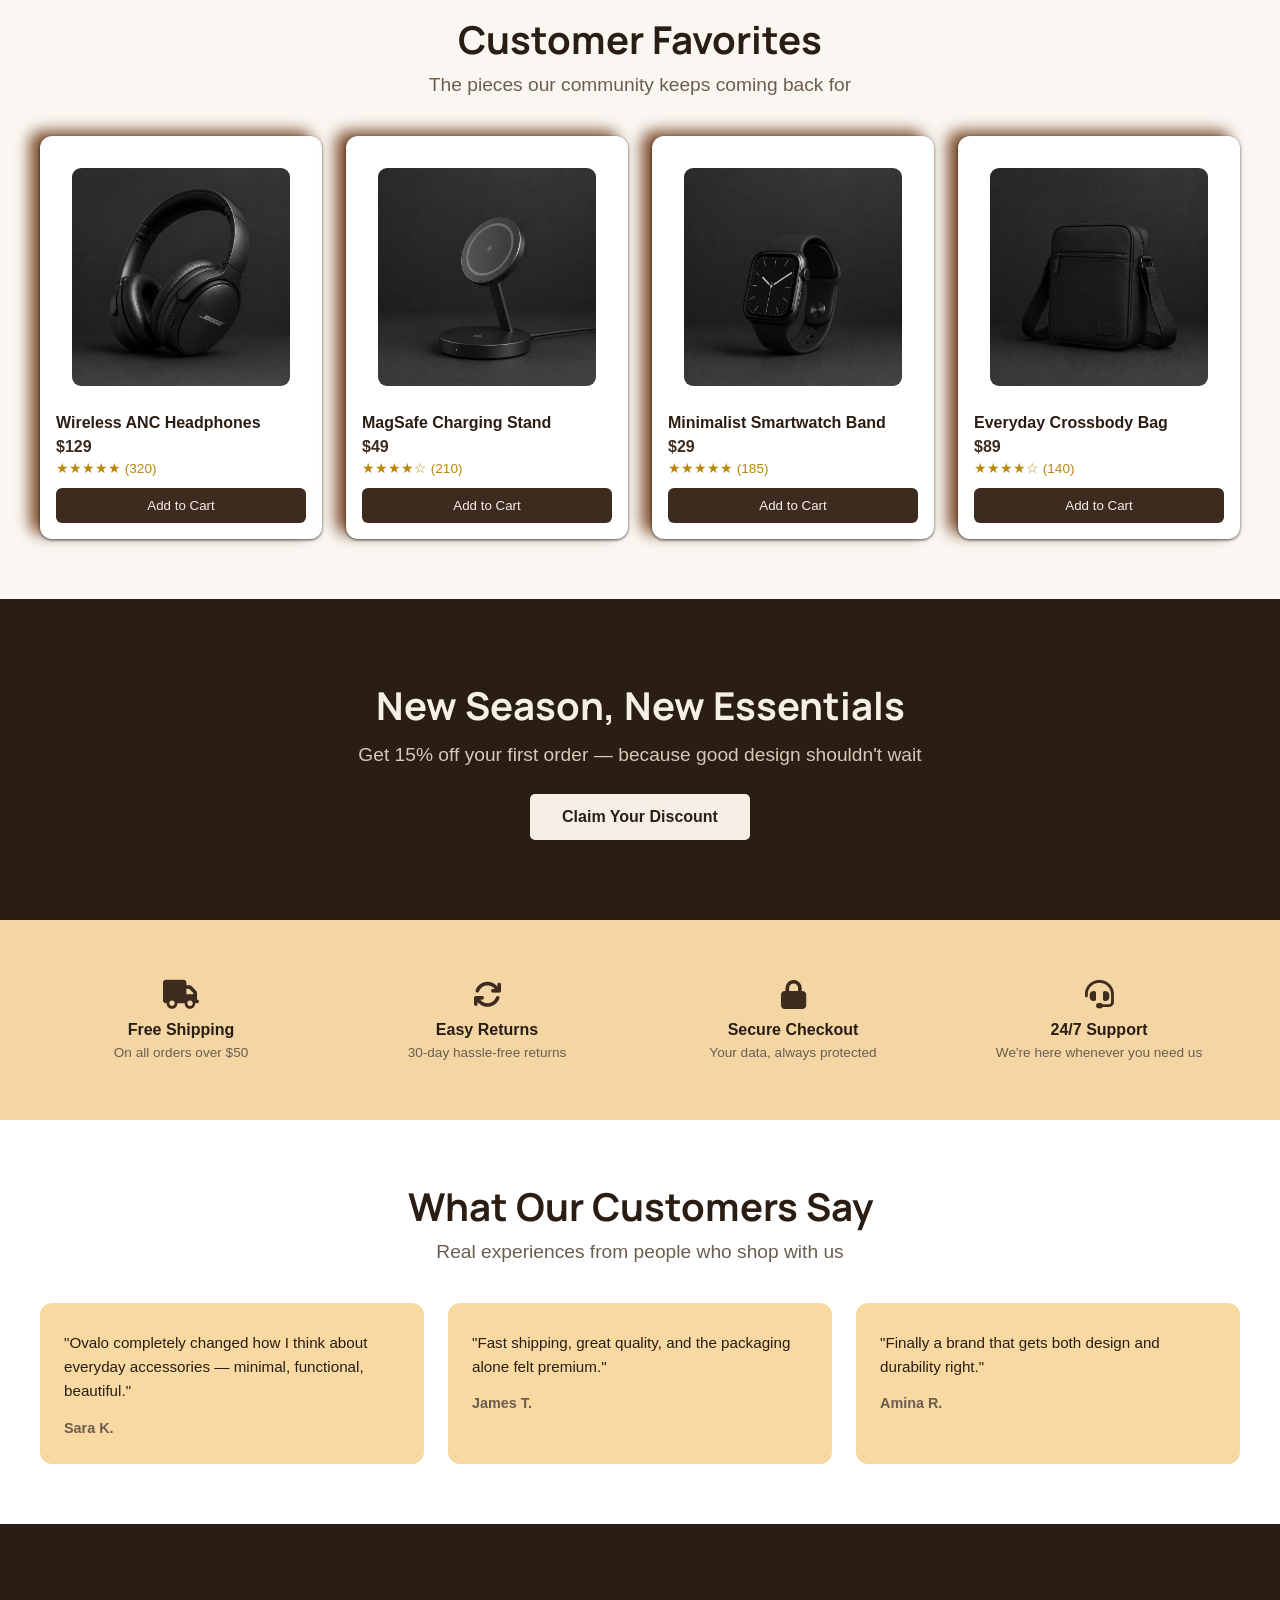
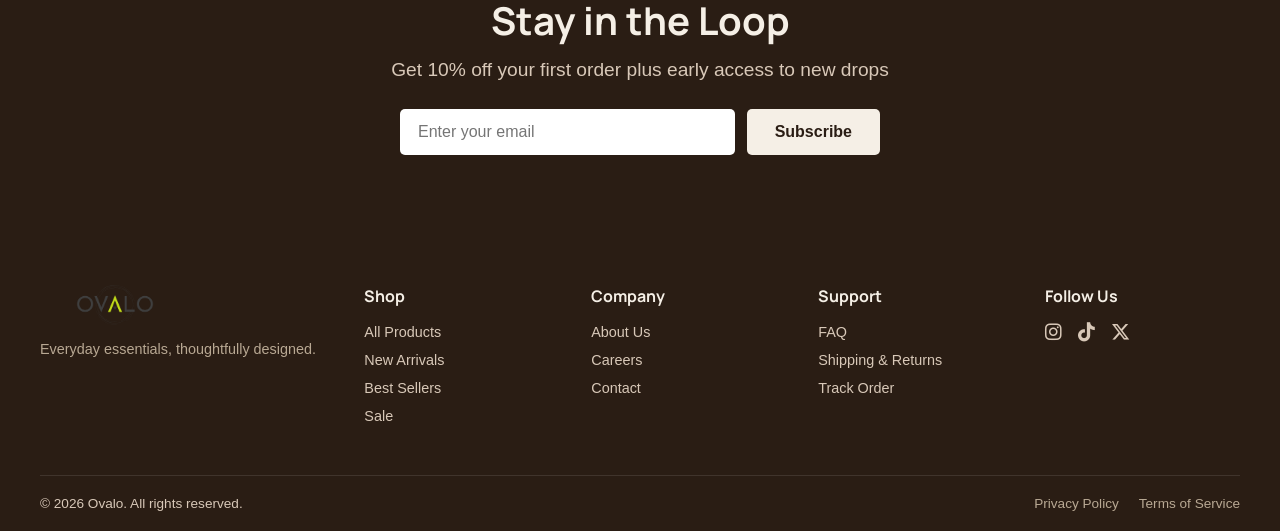
==== commit 50b69731: "Compress images to webp, faster walk animation loading" ====
--- a/index.html
+++ b/index.html
@@ -79,28 +79,28 @@
         </div>
         <div class="category-grid">
             <a href="shop.html?category=phones" class="category-card">
-                <img src="uploads/categories-mobile.png" alt="">
+                <img src="uploads/categories-mobile.webp" alt="">
                 <div class="category-content">
                     <h3>Phones & Accessories</h3>
                     <p>Cases, chargers, and everyday essentials</p>
                 </div>
             </a>
             <a href="shop.html?category=audio" class="category-card"> 
-                <img src="uploads/categories-audio.png" alt="">
+                <img src="uploads/categories-audio.webp" alt="">
                 <div class="category-content">
                     <h3>Audio</h3>
                     <p>Designed for how you actually listen</p>
                 </div>
             </a>
             <a href="shop.html?category=wearables" class="category-card">
-                <img src="uploads/categories-watch.png" alt="">
+                <img src="uploads/categories-watch.webp" alt="">
                 <div class="category-content">
                     <h3>Wearables</h3>
                     <p>Keeps up with your day</p>
                 </div>
             </a>
             <a href="shop.html?category=bags" class="category-card">
-                <img src="uploads/categories-bags.png" alt="">
+                <img src="uploads/categories-bags.webp" alt="">
                 <div class="category-content">
                     <h3>Bags & Carry</h3>
                     <p>Minimal, durable, everyday carry</p>
@@ -116,28 +116,28 @@
         </div>
         <div class="product-grid">
             <div class="product-card">
-               <img src="uploads/favourites-headphones.png" alt="">
+               <img src="uploads/favourites-headphones.webp" alt="">
                 <h3>Wireless ANC Headphones</h3>
                 <p class="price">$129</p>
                 <p class="rating">★★★★★ (320)</p>
                 <button>Add to Cart</button>
             </div>
             <div class="product-card">
-              <img src="uploads/favourites-stand.png" alt="">
+              <img src="uploads/favourites-stand.webp" alt="">
                 <h3>MagSafe Charging Stand</h3>
                 <p class="price">$49</p>
                 <p class="rating">★★★★☆ (210)</p>
                 <button>Add to Cart</button>
             </div>
             <div class="product-card">
-               <img src="uploads/favourites-watch.png" alt="">
+               <img src="uploads/favourites-watch.webp" alt="">
                 <h3>Minimalist Smartwatch Band</h3>
                 <p class="price">$29</p>
                 <p class="rating">★★★★★ (185)</p>
                 <button>Add to Cart</button>
             </div>
             <div class="product-card">
-               <img src="uploads/favourites-bag.png" alt="">
+               <img src="uploads/favourites-bag.webp" alt="">
                 <h3>Everyday Crossbody Bag</h3>
                 <p class="price">$89</p>
                 <p class="rating">★★★★☆ (140)</p>
@@ -440,57 +440,39 @@
 
 /* ============================================================
    WALK ANIMATION — canvas frame sequencer
-   Frames: uploads/walk/frame_000000.webp, frame_000001.webp, …
-   Add or remove frames freely — the count is discovered automatically.
-   Plays once over 8 seconds, stops on the last frame.
+   Frames: uploads/walk/frame_000000.webp … frame_000103.webp
+   Starts playing after the first few frames load; the rest
+   keep loading in the background.
    ============================================================ */
 (function () {
-  const DURATION_MS = 6000;   // 8 seconds total
+  const DURATION_MS = 6000;    // total play time
   const FOLDER      = 'uploads/walk/';
+  const TOTAL       = 104;     // number of frames
+  const START_AFTER = 12;      // start once this many frames are ready
 
   function frameSrc(i) {
     return FOLDER + 'frame_' + String(i).padStart(6, '0') + '.webp';
   }
 
-  // Load frames one by one (frame_000000, frame_000001, …) and stop
-  // the moment one fails. No hardcoded count needed — just add/remove files.
-//   function preloadFrames() {
-//     return new Promise((resolve) => {
-//       const frames = [];
-
-//       function loadNext(i) {
-//         const img = new Image();
-//         img.onload = () => {
-//           frames.push(img);
-//           loadNext(i + 1);         
-//         };
-//         img.onerror = () => {
-//           resolve(frames);         
-//         };
-//         img.src = frameSrc(i);
-//       }
-
-//       loadNext(0);
-//     });
-//   }
-
-function preloadFrames() {
-  const totalFrames = 104;
-
-  return Promise.all(
-    Array.from({ length: totalFrames }, (_, i) => {
-      return new Promise((resolve) => {
-        const img = new Image();
-
-        img.onload = () => resolve(img);
-        img.onerror = () => resolve(null);
-
-        img.src = frameSrc(i);
-      });
-    })
-  ).then((frames) => frames.filter(Boolean));
-}
-
+  function loadFrames(onFirstBatch) {
+    const frames = new Array(TOTAL).fill(null);
+    let loadedCount = 0;
+    let started = false;
+
+    for (let i = 0; i < TOTAL; i++) {
+      const img = new Image();
+      img.onload = () => {
+        frames[i] = img;
+        loadedCount++;
+        if (!started && frames[0] && loadedCount >= START_AFTER) {
+          started = true;
+          onFirstBatch(frames);
+        }
+      };
+      img.onerror = () => { loadedCount++; };
+      img.src = frameSrc(i);
+    }
+  }
 
   function drawFrame(img, ctx, w, h) {
     // Scale to fit canvas height, centered horizontally
@@ -502,52 +484,50 @@
     ctx.drawImage(img, dx, 0, dw, dh);
   }
 
-  async function startAnimation() {
+  function startAnimation() {
     const canvas = document.getElementById('walkCanvas');
     if (!canvas) return;
-
+if (getComputedStyle(canvas).display === 'none') return;   // don't load frames when the canvas is hidden
     const ctx = canvas.getContext('2d');
 
     // Size canvas to its CSS display size at device pixel ratio
     const dpr  = window.devicePixelRatio || 1;
-    const rect  = canvas.getBoundingClientRect();
+    const rect = canvas.getBoundingClientRect();
     canvas.width  = rect.width  * dpr;
     canvas.height = rect.height * dpr;
     ctx.scale(dpr, dpr);
 
-    const frames = await preloadFrames();
-
-    if (frames.length === 0) {
-      console.warn('[walk animation] No frames found in ' + FOLDER);
-      return;
-    }
-
-    // Reduced-motion: just show the last frame statically
-    if (matchMedia('(prefers-reduced-motion: reduce)').matches) {
-      drawFrame(frames[frames.length - 1], ctx, rect.width, rect.height);
-      return;
-    }
-
-    let startTime    = null;
-    let lastDrawnIdx = -1;
-    const total      = frames.length;   // auto-detected frame count
-
-    function tick(now) {
-      if (startTime === null) startTime = now;
-      const progress   = Math.min((now - startTime) / DURATION_MS, 1);
-      const frameIndex = Math.min(Math.floor(progress * total), total - 1);
-
-      if (frameIndex !== lastDrawnIdx) {
-        const r = canvas.getBoundingClientRect();
-        drawFrame(frames[frameIndex], ctx, r.width, r.height);
-        lastDrawnIdx = frameIndex;
+    loadFrames(function (frames) {
+      // Reduced motion: show the last frame that has loaded
+      if (matchMedia('(prefers-reduced-motion: reduce)').matches) {
+        const last = frames.filter(Boolean).pop();
+        drawFrame(last, ctx, rect.width, rect.height);
+        return;
       }
 
-      if (progress < 1) requestAnimationFrame(tick);
-      // Stops naturally — last frame stays visible
-    }
-
-    requestAnimationFrame(tick);
+      let startTime = null;
+      let lastDrawn = -1;
+
+      function tick(now) {
+        if (startTime === null) startTime = now;
+        const progress = Math.min((now - startTime) / DURATION_MS, 1);
+        let idx = Math.min(Math.floor(progress * TOTAL), TOTAL - 1);
+
+        // If this frame hasn't arrived yet, use the nearest earlier one
+        while (idx > 0 && !frames[idx]) idx--;
+
+        if (idx !== lastDrawn && frames[idx]) {
+          const r = canvas.getBoundingClientRect();
+          drawFrame(frames[idx], ctx, r.width, r.height);
+          lastDrawn = idx;
+        }
+
+        if (progress < 1) requestAnimationFrame(tick);
+        // Stops naturally: the last frame stays visible
+      }
+
+      requestAnimationFrame(tick);
+    });
   }
 
   window.addEventListener('load', startAnimation);
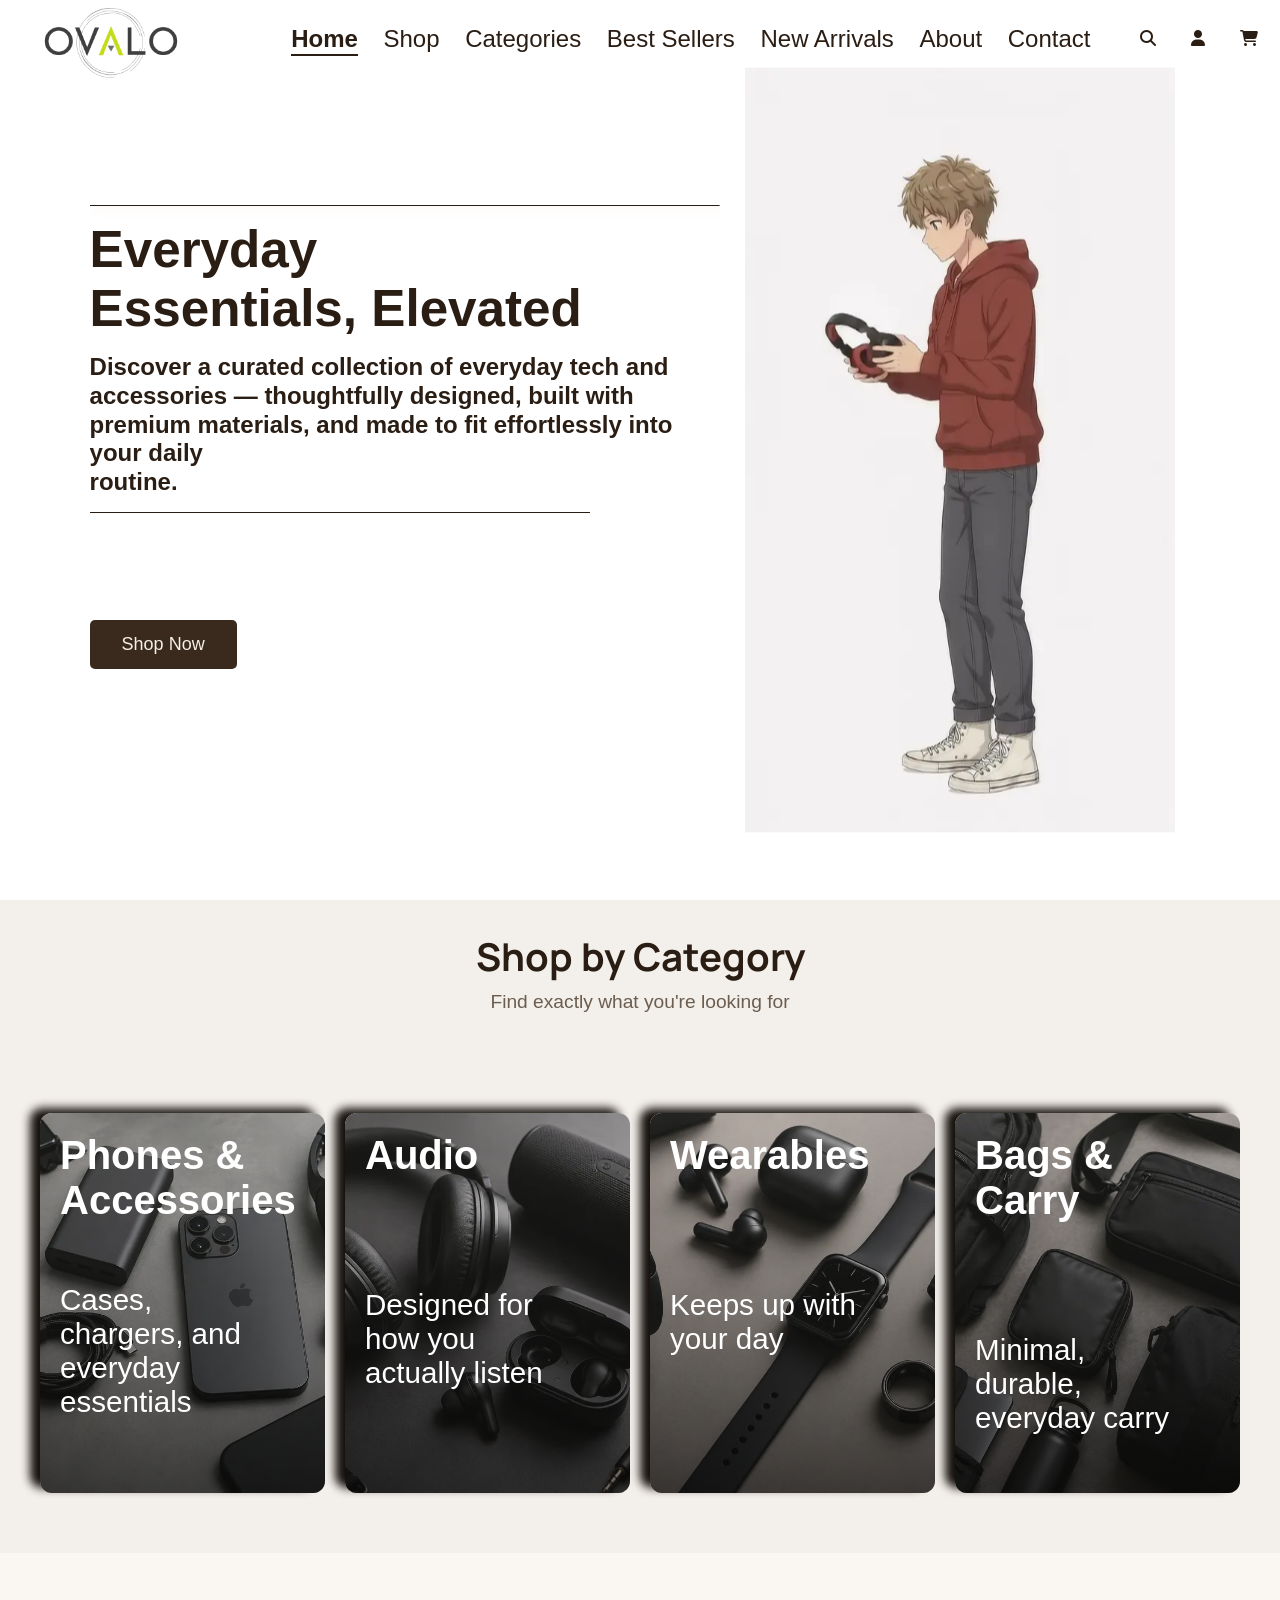
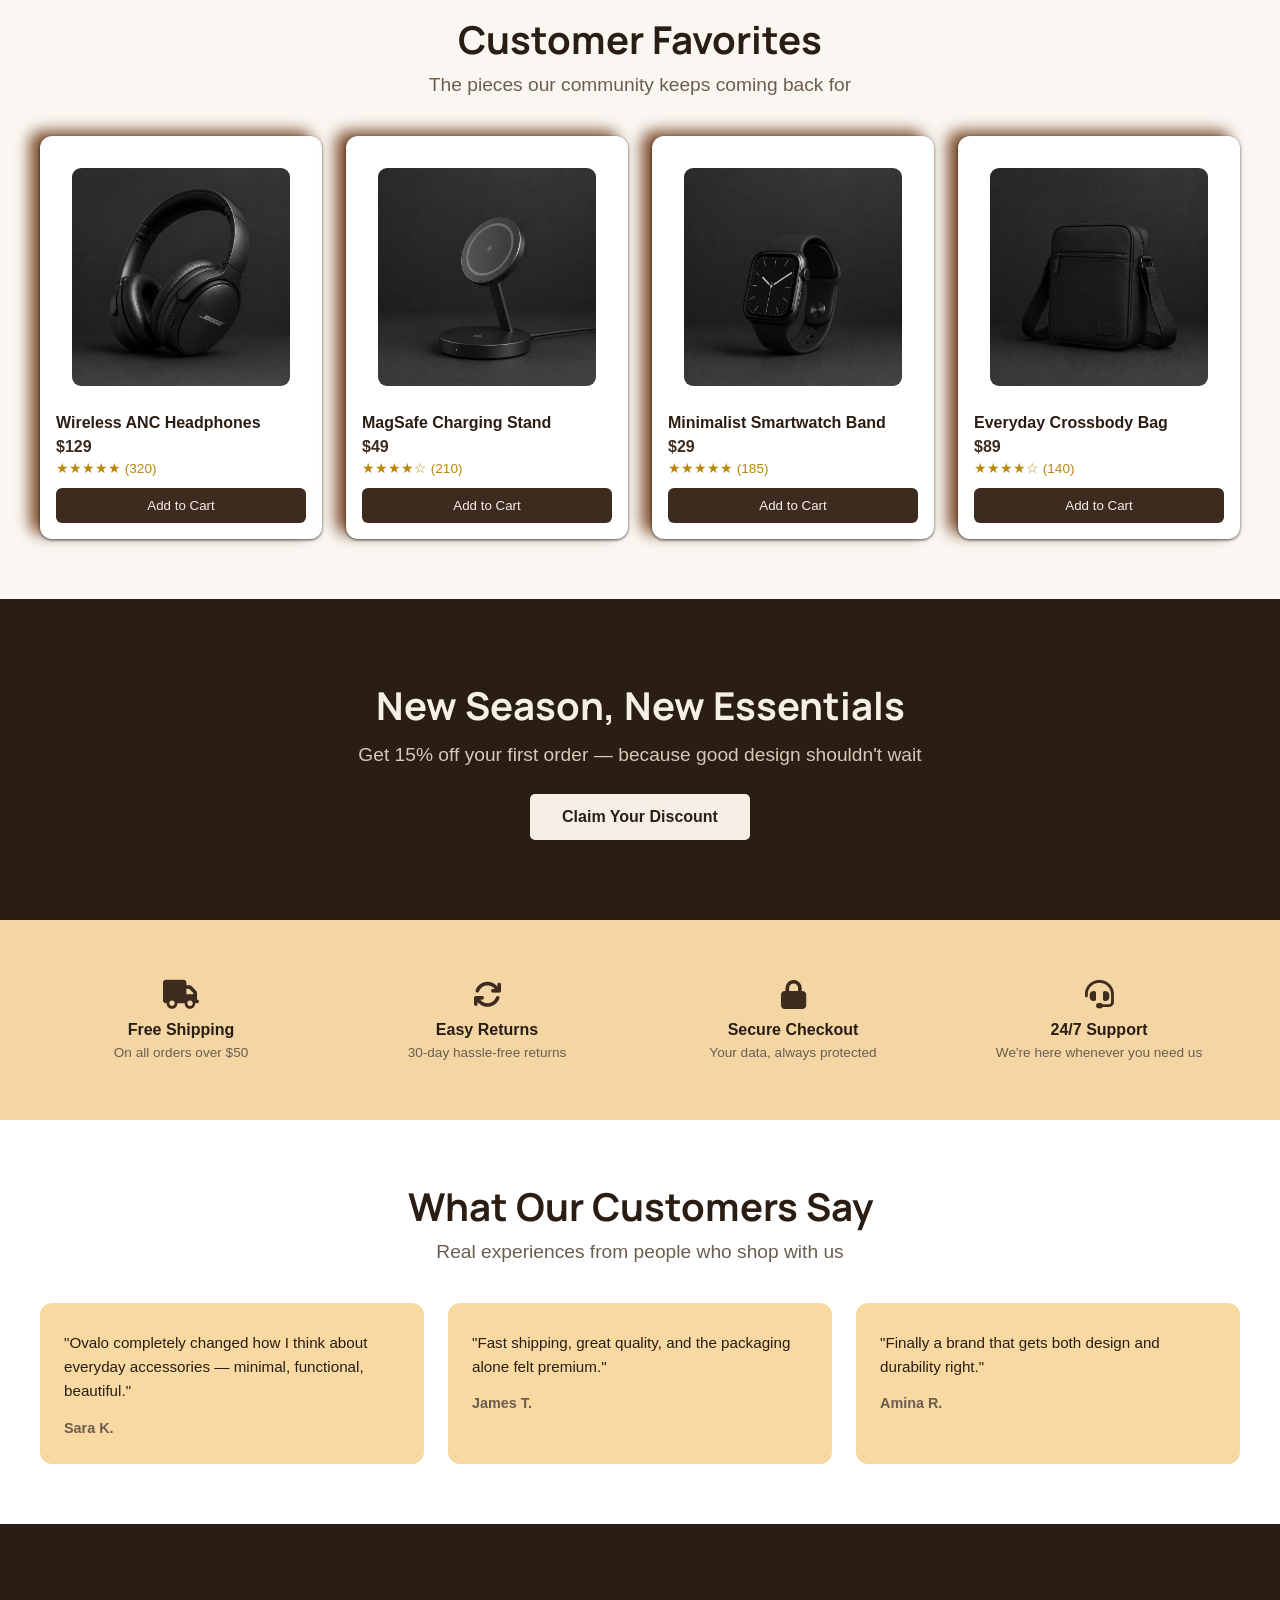
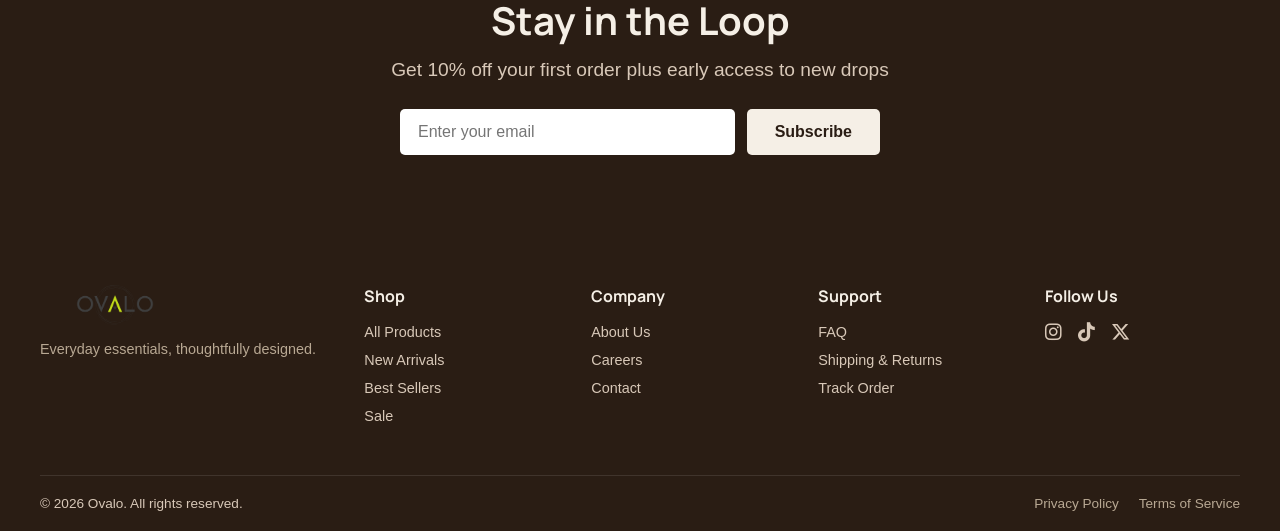
==== commit 602c00ae: "Start walk animation earlier, trim fonts" ====
--- a/index.html
+++ b/index.html
@@ -1,17 +1,14 @@
 <!DOCTYPE html>
 <html lang="en">
 <head>
-    <meta charset="UTF-8">
+       <meta charset="UTF-8">
     <meta name="viewport" content="width=device-width, initial-scale=1.0">
     <title>Home</title>
     <link rel="stylesheet" href="style.css">
     <link rel="stylesheet" href="https://cdnjs.cloudflare.com/ajax/libs/font-awesome/6.5.2/css/all.min.css">
     <link rel="preconnect" href="https://fonts.googleapis.com">
     <link rel="preconnect" href="https://fonts.gstatic.com" crossorigin>
-    <link href="https://fonts.googleapis.com/css2?family=Allura&family=Bodoni+Moda:ital,opsz,wght@0,6..96,400..900;1,6..96,400..900&family=Caveat:wght@400..700&family=Cinzel+Decorative:wght@400;700;900&family=Cinzel:wght@400..900&family=Cormorant+Garamond:ital,wght@0,300..700;1,300..700&family=Great+Vibes&family=Poppins:ital,wght@0,100;0,200;0,300;0,400;0,500;0,600;0,700;0,800;0,900;1,100;1,200;1,300;1,400;1,500;1,600;1,700;1,800;1,900&family=Satisfy&family=Syne+Mono&display=swap" rel="stylesheet">
-    <link rel="preconnect" href="https://fonts.googleapis.com">
-    <link rel="preconnect" href="https://fonts.gstatic.com" crossorigin>
-    <link href="https://fonts.googleapis.com/css2?family=Allura&family=Bodoni+Moda:ital,opsz,wght@0,6..96,400..900;1,6..96,400..900&family=Caveat:wght@400..700&family=Cinzel+Decorative:wght@400;700;900&family=Cinzel:wght@400..900&family=Cormorant+Garamond:ital,wght@0,300..700;1,300..700&family=Great+Vibes&family=Manrope:wght@200..800&family=Poppins:ital,wght@0,100;0,200;0,300;0,400;0,500;0,600;0,700;0,800;0,900;1,100;1,200;1,300;1,400;1,500;1,600;1,700;1,800;1,900&family=Satisfy&family=Syne+Mono&display=swap" rel="stylesheet">
+    <link href="https://fonts.googleapis.com/css2?family=Manrope:wght@500;700&display=swap" rel="stylesheet">
 </head>
 <body>
     <section class="hero-section" id="home">
@@ -530,7 +527,11 @@
     });
   }
 
-  window.addEventListener('load', startAnimation);
+  if (document.readyState === 'loading') {
+  document.addEventListener('DOMContentLoaded', startAnimation);
+} else {
+  startAnimation();
+}
 })();
 </script>
 </body>
